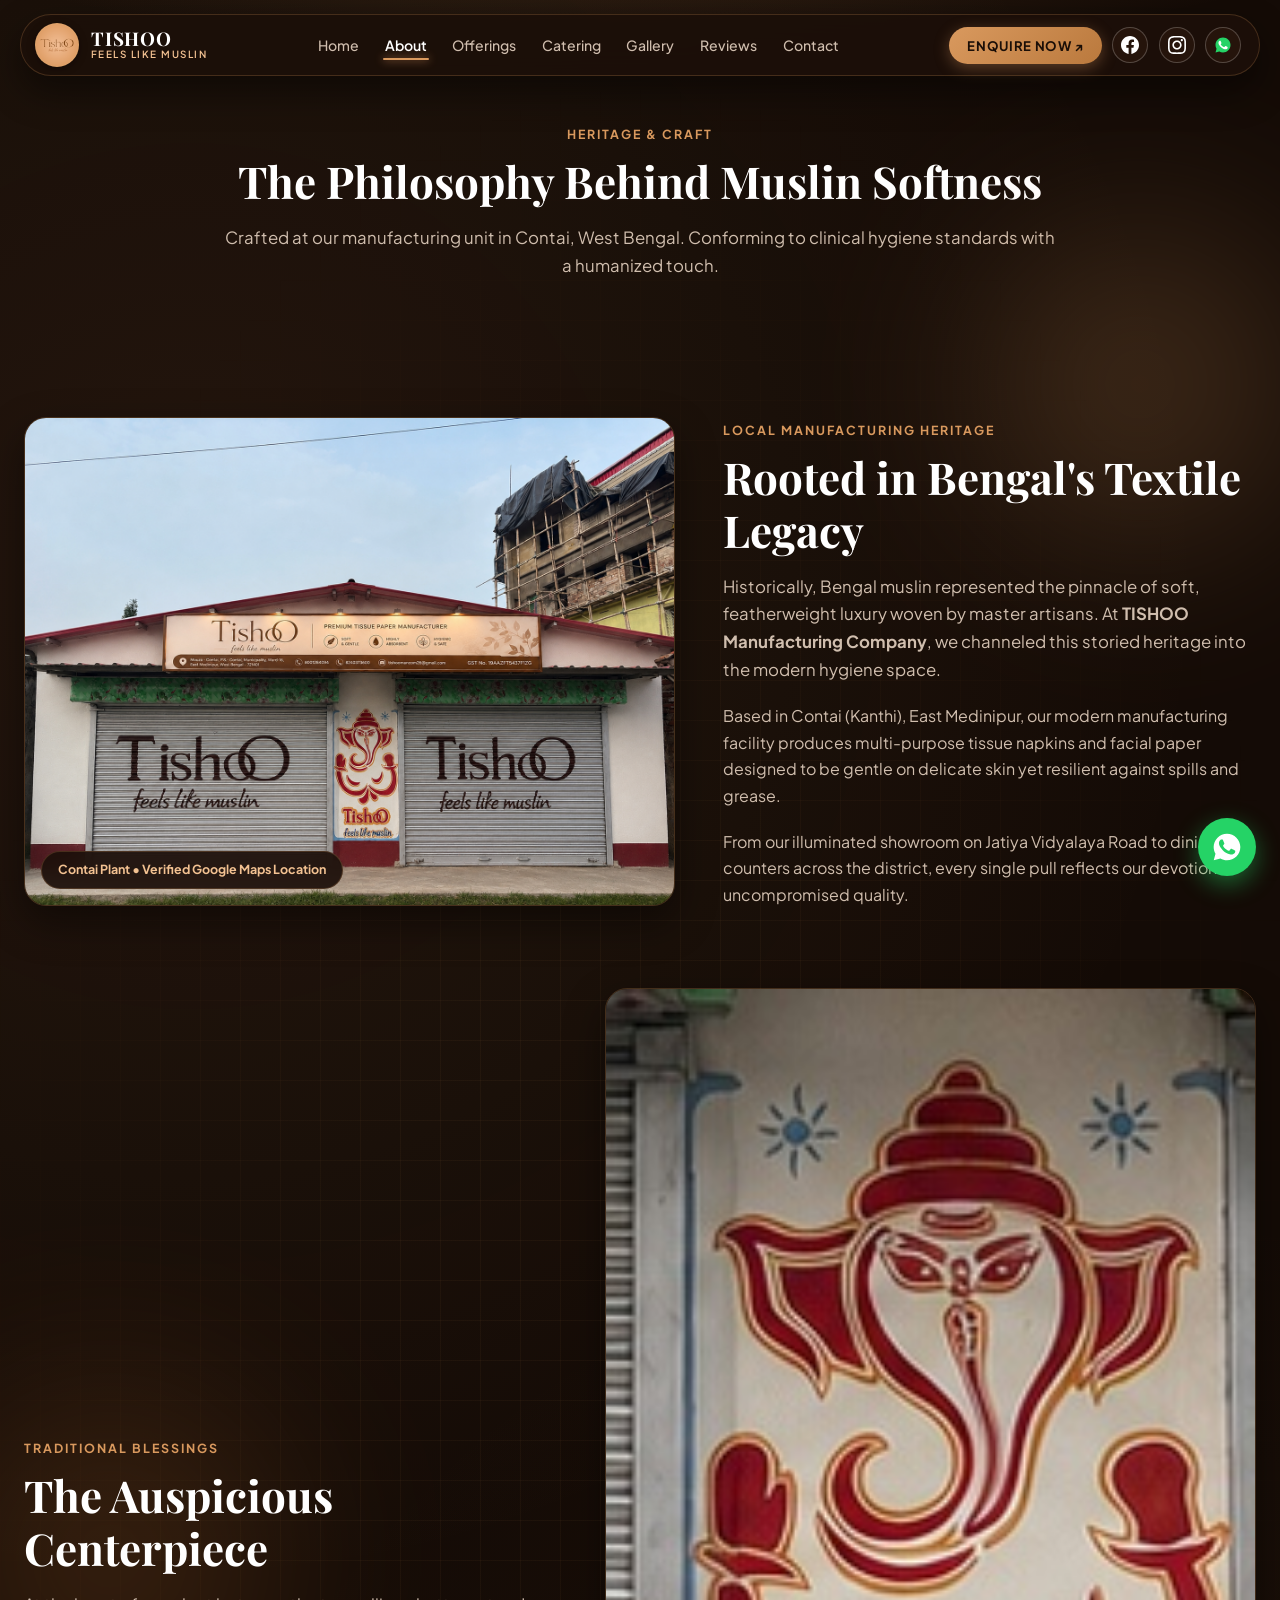
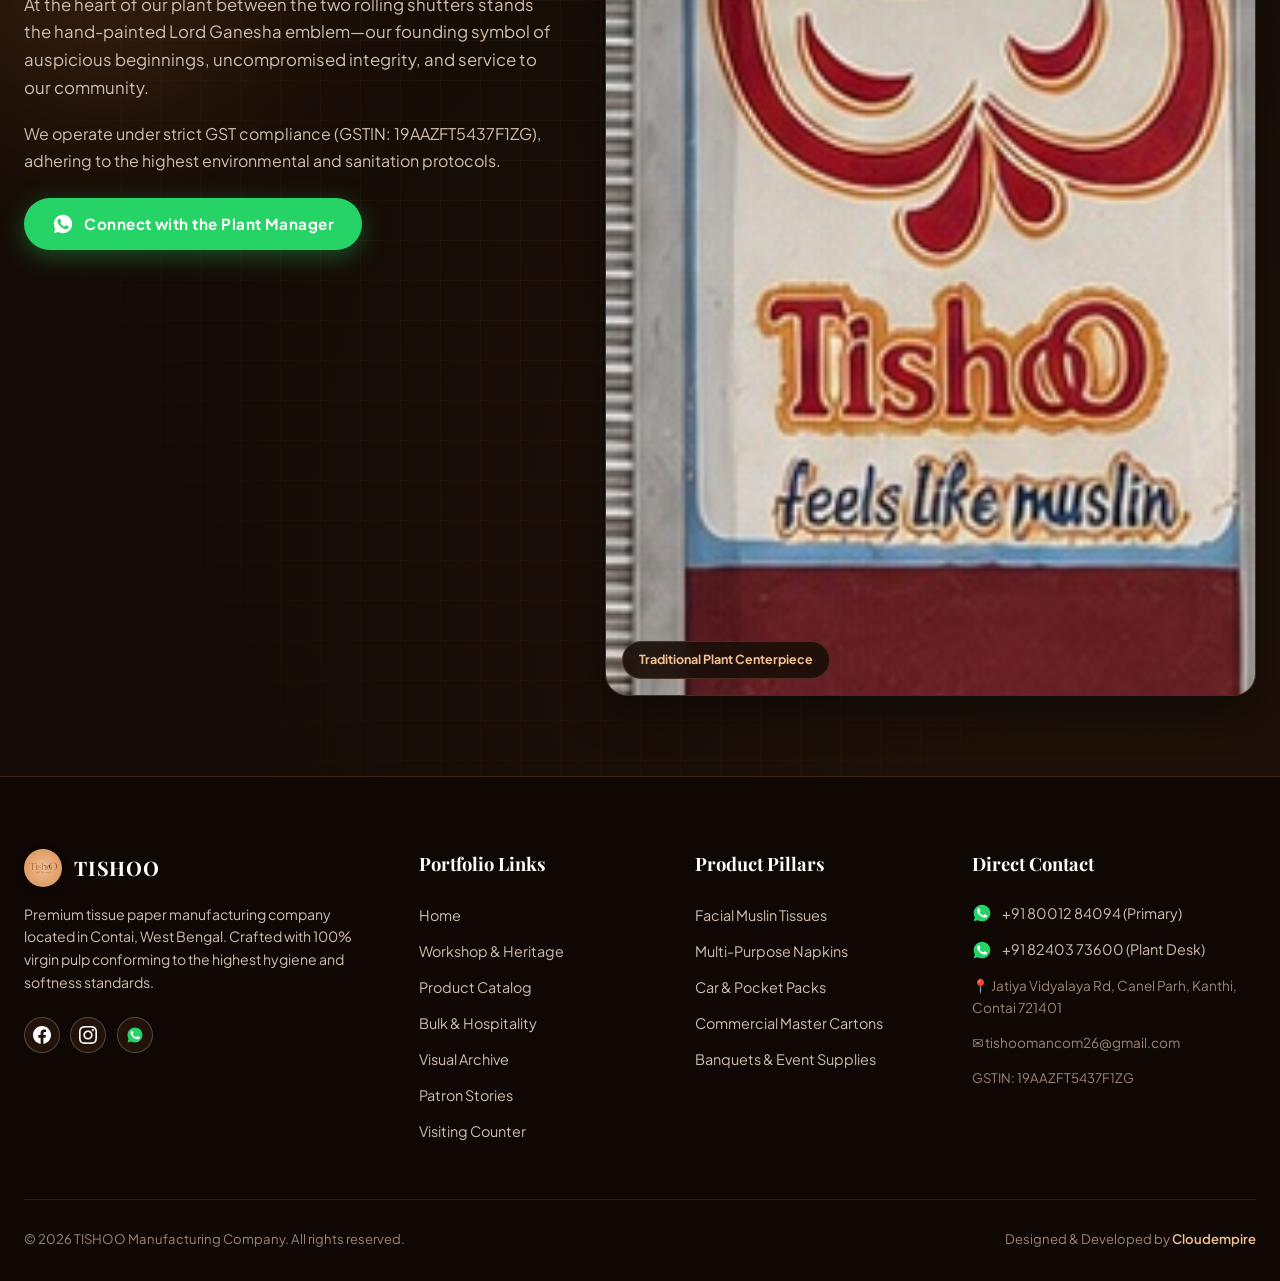
==== about.html @ ce449dcf "feat: complete multi-page portfolio for TISHOO Manufacturing Company Contai" ====
<!DOCTYPE html>
<html lang="en">
<head>
  <meta charset="UTF-8">
  <meta name="viewport" content="width=device-width, initial-scale=1.0">
  <title>About | TISHOO - Feels Like Muslin</title>
  <meta name="description" content="TISHOO Manufacturing Company - Premium Tissue Paper & Napkin Manufacturer in Contai, West Bengal. Soft & Gentle, Highly Absorbent, Hygienic & Safe.">
  
  <!-- Multi-Resolution Favicon Suite -->
  <link rel="icon" type="image/svg+xml" href="assets/images/favicon.svg">
  <link rel="icon" type="image/png" sizes="32x32" href="assets/images/favicon-32x32.png">
  <link rel="shortcut icon" href="assets/images/favicon.ico">
  <link rel="apple-touch-icon" sizes="180x180" href="assets/images/apple-touch-icon.png">

  <!-- Google Fonts -->
  <link rel="preconnect" href="https://fonts.googleapis.com">
  <link rel="preconnect" href="https://fonts.gstatic.com" crossorigin>
  <link href="https://fonts.googleapis.com/css2?family=Caveat:wght@600&family=Playfair+Display:ital,wght@0,600;0,700;1,500&family=Plus+Jakarta+Sans:wght@400;500;600;700&display=swap" rel="stylesheet">

  <link rel="stylesheet" href="style.css">
</head>
<body>
  <!-- Ambient Glow & Circuit Grid Mesh -->
  <div class="abstract-bg-container">
    <div class="abstract-orb abstract-orb-1"></div>
    <div class="abstract-orb abstract-orb-2"></div>
    <div class="abstract-tech-grid"></div>
  </div>

  <!-- TheDivine Floating Pill Navbar -->
  <header class="site-header">
    <div class="header-inner">
      <a href="index.html" class="site-brand">
        <div class="brand-emblem">
          <img src="assets/images/logo.png" alt="TISHOO Brand Emblem" width="44" height="44">
        </div>
        <div class="brand-text">
          <span class="brand-title">TISHOO</span>
          <span class="brand-sub">Feels Like Muslin</span>
        </div>
      </a>

      <nav>
        <ul class="nav-links">
          <li><a href="index.html" class="nav-link ">Home</a></li>
          <li><a href="about.html" class="nav-link active">About</a></li>
          <li><a href="offerings.html" class="nav-link ">Offerings</a></li>
          <li><a href="catering.html" class="nav-link ">Catering</a></li>
          <li><a href="gallery.html" class="nav-link ">Gallery</a></li>
          <li><a href="reviews.html" class="nav-link ">Reviews</a></li>
          <li><a href="contact.html" class="nav-link ">Contact</a></li>
        </ul>
      </nav>

      <div class="header-actions">
        <a href="https://wa.me/918001284094?text=Namaste%20Tishoo!%20I%20would%20like%20to%20enquire%20about%20your%20products." class="btn-cta-pill" target="_blank" rel="noopener">ENQUIRE NOW ↗</a>
        <a href="https://www.facebook.com/people/Tishoo-Manufacturing-Company/61588180570720/" class="social-circle-btn" target="_blank" rel="noopener" aria-label="Facebook">
          <svg width="18" height="18" viewBox="0 0 24 24" fill="currentColor">
  <path d="M24 12.073c0-6.627-5.373-12-12-12s-12 5.373-12 12c0 5.99 4.388 10.954 10.125 11.854v-8.385H7.078v-3.47h3.047V9.43c0-3.007 1.792-4.669 4.533-4.669 1.312 0 2.686.235 2.686.235v2.953H15.83c-1.491 0-1.956.925-1.956 1.874v2.25h3.328l-.532 3.47h-2.796v8.385C19.612 23.027 24 18.062 24 12.073z"/>
</svg>
        </a>
        <a href="https://www.instagram.com/tishoo2026/" class="social-circle-btn" target="_blank" rel="noopener" aria-label="Instagram">
          <svg width="18" height="18" viewBox="0 0 24 24" fill="currentColor">
  <path d="M12 2.163c3.204 0 3.584.012 4.85.07 3.252.148 4.771 1.691 4.919 4.919.058 1.265.069 1.645.069 4.849 0 3.205-.012 3.584-.069 4.849-.149 3.225-1.664 4.771-4.919 4.919-1.266.058-1.644.07-4.85.07-3.204 0-3.584-.012-4.849-.07-3.26-.149-4.771-1.699-4.919-4.92-.058-1.265-.07-1.644-.07-4.849 0-3.204.013-3.583.07-4.849.149-3.227 1.664-4.771 4.919-4.919 1.266-.057 1.645-.069 4.849-.069zm0-2.163c-3.259 0-3.667.014-4.947.072-4.358.2-6.78 2.618-6.98 6.98-.059 1.281-.073 1.689-.073 4.948 0 3.259.014 3.668.072 4.948.2 4.358 2.618 6.78 6.98 6.98 1.281.058 1.689.072 4.948.072 3.259 0 3.668-.014 4.948-.072 4.354-.2 6.782-2.618 6.979-6.98.059-1.28.073-1.689.073-4.948 0-3.259-.014-3.667-.072-4.947-.196-4.354-2.617-6.78-6.979-6.98-1.281-.059-1.69-.073-4.949-.073zm0 5.838c-3.403 0-6.162 2.759-6.162 6.162s2.759 6.163 6.162 6.163 6.162-2.759 6.162-6.163c0-3.403-2.759-6.162-6.162-6.162zm0 10.162c-2.209 0-4-1.79-4-4 0-2.209 1.791-4 4-4s4 1.791 4 4c0 2.21-1.791 4-4 4zm6.406-11.845c-.796 0-1.441.645-1.441 1.44s.645 1.44 1.441 1.44c.795 0 1.439-.645 1.439-1.44s-.644-1.44-1.439-1.44z"/>
</svg>
        </a>
        <a href="https://wa.me/918001284094" class="social-circle-btn" target="_blank" rel="noopener" aria-label="WhatsApp">
          <svg width="20" height="20" viewBox="0 0 24 24" fill="none" xmlns="http://www.w3.org/2000/svg">
  <path fill-rule="evenodd" clip-rule="evenodd" d="M12 2C6.48 2 2 6.48 2 12C2 13.85 2.5 15.58 3.37 17.07L2.05 21.95L7.07 20.65C8.52 21.51 10.2 22 12 22C17.52 22 22 17.52 22 12C22 6.48 17.52 2 12 2Z" fill="#25D366"/>
  <path d="M17.47 14.38C17.17 14.23 15.69 13.5 15.42 13.4C15.14 13.3 14.94 13.25 14.74 13.55C14.54 13.85 13.97 14.53 13.8 14.73C13.63 14.93 13.46 14.95 13.16 14.8C12.86 14.65 11.9 14.34 10.76 13.32C9.88 12.53 9.28 11.55 9.11 11.25C8.94 10.95 9.09 10.79 9.24 10.64C9.38 10.5 9.54 10.29 9.69 10.12C9.84 9.95 9.89 9.82 9.99 9.62C10.09 9.42 10.04 9.25 9.97 9.1C9.89 8.95 9.29 7.48 9.04 6.88C8.8 6.3 8.56 6.38 8.38 6.37C8.21 6.36 8.01 6.36 7.81 6.36C7.61 6.36 7.29 6.43 7.01 6.73C6.74 7.03 5.96 7.76 5.96 9.24C5.96 10.72 7.04 12.14 7.19 12.34C7.34 12.54 9.31 15.58 12.33 16.88C13.05 17.19 13.61 17.38 14.05 17.52C14.77 17.75 15.43 17.72 15.95 17.64C16.53 17.55 17.74 16.9 17.99 16.2C18.24 15.5 18.24 14.9 18.17 14.78C18.09 14.65 17.89 14.58 17.59 14.43L17.47 14.38Z" fill="#FFFFFF"/>
</svg>
        </a>
        <button class="mobile-toggle" aria-label="Toggle Navigation">☰</button>
      </div>
    </div>
  </header>

  <div class="subpage-banner">
    <div class="shell">
      <span class="section-kicker">Heritage &amp; Craft</span>
      <h1 class="section-title">The Philosophy Behind Muslin Softness</h1>
      <p class="section-desc">
        Crafted at our manufacturing unit in Contai, West Bengal. Conforming to clinical hygiene standards with a humanized touch.
      </p>
    </div>
  </div>

  <section class="section">
    <div class="heritage-grid" style="margin-bottom: 5rem;">
      <div class="heritage-media">
        <img src="assets/images/storefront-facade.jpg" alt="TISHOO Storefront and Plant in Contai" width="1600" height="1200" loading="lazy">
        <div class="heritage-badge">Contai Plant &bull; Verified Google Maps Location</div>
      </div>
      <div>
        <span class="section-kicker">Local Manufacturing Heritage</span>
        <h2 class="section-title">Rooted in Bengal's Textile Legacy</h2>
        <p class="section-desc" style="margin-bottom: 1.25rem;">
          Historically, Bengal muslin represented the pinnacle of soft, featherweight luxury woven by master artisans. At <strong>TISHOO Manufacturing Company</strong>, we channeled this storied heritage into the modern hygiene space.
        </p>
        <p style="color: var(--color-text-muted); line-height: 1.65; margin-bottom: 1.25rem;">
          Based in Contai (Kanthi), East Medinipur, our modern manufacturing facility produces multi-purpose tissue napkins and facial paper designed to be gentle on delicate skin yet resilient against spills and grease.
        </p>
        <p style="color: var(--color-text-muted); line-height: 1.65;">
          From our illuminated showroom on Jatiya Vidyalaya Road to dining counters across the district, every single pull reflects our devotion to uncompromised quality.
        </p>
      </div>
    </div>

    <div class="heritage-grid" style="grid-template-columns: 0.9fr 1.1fr;">
      <div>
        <span class="section-kicker">Traditional Blessings</span>
        <h2 class="section-title">The Auspicious Centerpiece</h2>
        <p class="section-desc" style="margin-bottom: 1.25rem;">
          At the heart of our plant between the two rolling shutters stands the hand-painted Lord Ganesha emblem—our founding symbol of auspicious beginnings, uncompromised integrity, and service to our community.
        </p>
        <p style="color: var(--color-text-muted); line-height: 1.65; margin-bottom: 1.5rem;">
          We operate under strict GST compliance (GSTIN: 19AAZFT5437F1ZG), adhering to the highest environmental and sanitation protocols.
        </p>
        <a href="https://wa.me/918001284094?text=Namaste%20Tishoo!%20I%20would%20like%20to%20learn%20more%20about%20your%20manufacturing%20facility." class="btn-hero-primary" target="_blank" rel="noopener">
          <svg width="22" height="22" viewBox="0 0 24 24" fill="none" xmlns="http://www.w3.org/2000/svg">
  <path fill-rule="evenodd" clip-rule="evenodd" d="M12 2C6.48 2 2 6.48 2 12C2 13.85 2.5 15.58 3.37 17.07L2.05 21.95L7.07 20.65C8.52 21.51 10.2 22 12 22C17.52 22 22 17.52 22 12C22 6.48 17.52 2 12 2Z" fill="#FFFFFF"/>
  <path d="M17.47 14.38C17.17 14.23 15.69 13.5 15.42 13.4C15.14 13.3 14.94 13.25 14.74 13.55C14.54 13.85 13.97 14.53 13.8 14.73C13.63 14.93 13.46 14.95 13.16 14.8C12.86 14.65 11.9 14.34 10.76 13.32C9.88 12.53 9.28 11.55 9.11 11.25C8.94 10.95 9.09 10.79 9.24 10.64C9.38 10.5 9.54 10.29 9.69 10.12C9.84 9.95 9.89 9.82 9.99 9.62C10.09 9.42 10.04 9.25 9.97 9.1C9.89 8.95 9.29 7.48 9.04 6.88C8.8 6.3 8.56 6.38 8.38 6.37C8.21 6.36 8.01 6.36 7.81 6.36C7.61 6.36 7.29 6.43 7.01 6.73C6.74 7.03 5.96 7.76 5.96 9.24C5.96 10.72 7.04 12.14 7.19 12.34C7.34 12.54 9.31 15.58 12.33 16.88C13.05 17.19 13.61 17.38 14.05 17.52C14.77 17.75 15.43 17.72 15.95 17.64C16.53 17.55 17.74 16.9 17.99 16.2C18.24 15.5 18.24 14.9 18.17 14.78C18.09 14.65 17.89 14.58 17.59 14.43L17.47 14.38Z" fill="#25D366"/>
</svg>
          <span>Connect with the Plant Manager</span>
        </a>
      </div>
      <div class="heritage-media">
        <img src="assets/images/heritage-ganesha.jpg" alt="Auspicious Lord Ganesha Centerpiece at Tishoo Plant" loading="lazy">
        <div class="heritage-badge">Traditional Plant Centerpiece</div>
      </div>
    </div>
  </section>

  <!-- Floating WhatsApp High-Contrast Pill -->
  <a href="https://wa.me/918001284094?text=Namaste%20Tishoo!%20I%20am%20visiting%20your%20website%20and%20would%20like%20to%20connect." class="floating-wa-btn" target="_blank" rel="noopener" aria-label="Chat on WhatsApp">
    <svg width="22" height="22" viewBox="0 0 24 24" fill="none" xmlns="http://www.w3.org/2000/svg">
  <path fill-rule="evenodd" clip-rule="evenodd" d="M12 2C6.48 2 2 6.48 2 12C2 13.85 2.5 15.58 3.37 17.07L2.05 21.95L7.07 20.65C8.52 21.51 10.2 22 12 22C17.52 22 22 17.52 22 12C22 6.48 17.52 2 12 2Z" fill="#FFFFFF"/>
  <path d="M17.47 14.38C17.17 14.23 15.69 13.5 15.42 13.4C15.14 13.3 14.94 13.25 14.74 13.55C14.54 13.85 13.97 14.53 13.8 14.73C13.63 14.93 13.46 14.95 13.16 14.8C12.86 14.65 11.9 14.34 10.76 13.32C9.88 12.53 9.28 11.55 9.11 11.25C8.94 10.95 9.09 10.79 9.24 10.64C9.38 10.5 9.54 10.29 9.69 10.12C9.84 9.95 9.89 9.82 9.99 9.62C10.09 9.42 10.04 9.25 9.97 9.1C9.89 8.95 9.29 7.48 9.04 6.88C8.8 6.3 8.56 6.38 8.38 6.37C8.21 6.36 8.01 6.36 7.81 6.36C7.61 6.36 7.29 6.43 7.01 6.73C6.74 7.03 5.96 7.76 5.96 9.24C5.96 10.72 7.04 12.14 7.19 12.34C7.34 12.54 9.31 15.58 12.33 16.88C13.05 17.19 13.61 17.38 14.05 17.52C14.77 17.75 15.43 17.72 15.95 17.64C16.53 17.55 17.74 16.9 17.99 16.2C18.24 15.5 18.24 14.9 18.17 14.78C18.09 14.65 17.89 14.58 17.59 14.43L17.47 14.38Z" fill="#25D366"/>
</svg>
  </a>

  <!-- Site Footer -->
  <footer class="site-footer">
    <div class="footer-inner">
      <div class="footer-col">
        <a href="index.html" class="footer-brand">
          <div class="brand-emblem" style="width: 38px; height: 38px;">
            <img src="assets/images/logo.png" alt="TISHOO Emblem" width="38" height="38">
          </div>
          <span class="brand-title" style="font-size: 1.25rem;">TISHOO</span>
        </a>
        <p class="footer-tagline">
          Premium tissue paper manufacturing company located in Contai, West Bengal. Crafted with 100% virgin pulp conforming to the highest hygiene and softness standards.
        </p>
        <div style="display: flex; gap: 0.65rem; margin-top: 0.5rem;">
          <a href="https://www.facebook.com/people/Tishoo-Manufacturing-Company/61588180570720/" class="social-circle-btn" target="_blank" rel="noopener" aria-label="Facebook">
            <svg width="18" height="18" viewBox="0 0 24 24" fill="currentColor">
  <path d="M24 12.073c0-6.627-5.373-12-12-12s-12 5.373-12 12c0 5.99 4.388 10.954 10.125 11.854v-8.385H7.078v-3.47h3.047V9.43c0-3.007 1.792-4.669 4.533-4.669 1.312 0 2.686.235 2.686.235v2.953H15.83c-1.491 0-1.956.925-1.956 1.874v2.25h3.328l-.532 3.47h-2.796v8.385C19.612 23.027 24 18.062 24 12.073z"/>
</svg>
          </a>
          <a href="https://www.instagram.com/tishoo2026/" class="social-circle-btn" target="_blank" rel="noopener" aria-label="Instagram">
            <svg width="18" height="18" viewBox="0 0 24 24" fill="currentColor">
  <path d="M12 2.163c3.204 0 3.584.012 4.85.07 3.252.148 4.771 1.691 4.919 4.919.058 1.265.069 1.645.069 4.849 0 3.205-.012 3.584-.069 4.849-.149 3.225-1.664 4.771-4.919 4.919-1.266.058-1.644.07-4.85.07-3.204 0-3.584-.012-4.849-.07-3.26-.149-4.771-1.699-4.919-4.92-.058-1.265-.07-1.644-.07-4.849 0-3.204.013-3.583.07-4.849.149-3.227 1.664-4.771 4.919-4.919 1.266-.057 1.645-.069 4.849-.069zm0-2.163c-3.259 0-3.667.014-4.947.072-4.358.2-6.78 2.618-6.98 6.98-.059 1.281-.073 1.689-.073 4.948 0 3.259.014 3.668.072 4.948.2 4.358 2.618 6.78 6.98 6.98 1.281.058 1.689.072 4.948.072 3.259 0 3.668-.014 4.948-.072 4.354-.2 6.782-2.618 6.979-6.98.059-1.28.073-1.689.073-4.948 0-3.259-.014-3.667-.072-4.947-.196-4.354-2.617-6.78-6.979-6.98-1.281-.059-1.69-.073-4.949-.073zm0 5.838c-3.403 0-6.162 2.759-6.162 6.162s2.759 6.163 6.162 6.163 6.162-2.759 6.162-6.163c0-3.403-2.759-6.162-6.162-6.162zm0 10.162c-2.209 0-4-1.79-4-4 0-2.209 1.791-4 4-4s4 1.791 4 4c0 2.21-1.791 4-4 4zm6.406-11.845c-.796 0-1.441.645-1.441 1.44s.645 1.44 1.441 1.44c.795 0 1.439-.645 1.439-1.44s-.644-1.44-1.439-1.44z"/>
</svg>
          </a>
          <a href="https://wa.me/918001284094" class="social-circle-btn" target="_blank" rel="noopener" aria-label="WhatsApp">
            <svg width="20" height="20" viewBox="0 0 24 24" fill="none" xmlns="http://www.w3.org/2000/svg">
  <path fill-rule="evenodd" clip-rule="evenodd" d="M12 2C6.48 2 2 6.48 2 12C2 13.85 2.5 15.58 3.37 17.07L2.05 21.95L7.07 20.65C8.52 21.51 10.2 22 12 22C17.52 22 22 17.52 22 12C22 6.48 17.52 2 12 2Z" fill="#25D366"/>
  <path d="M17.47 14.38C17.17 14.23 15.69 13.5 15.42 13.4C15.14 13.3 14.94 13.25 14.74 13.55C14.54 13.85 13.97 14.53 13.8 14.73C13.63 14.93 13.46 14.95 13.16 14.8C12.86 14.65 11.9 14.34 10.76 13.32C9.88 12.53 9.28 11.55 9.11 11.25C8.94 10.95 9.09 10.79 9.24 10.64C9.38 10.5 9.54 10.29 9.69 10.12C9.84 9.95 9.89 9.82 9.99 9.62C10.09 9.42 10.04 9.25 9.97 9.1C9.89 8.95 9.29 7.48 9.04 6.88C8.8 6.3 8.56 6.38 8.38 6.37C8.21 6.36 8.01 6.36 7.81 6.36C7.61 6.36 7.29 6.43 7.01 6.73C6.74 7.03 5.96 7.76 5.96 9.24C5.96 10.72 7.04 12.14 7.19 12.34C7.34 12.54 9.31 15.58 12.33 16.88C13.05 17.19 13.61 17.38 14.05 17.52C14.77 17.75 15.43 17.72 15.95 17.64C16.53 17.55 17.74 16.9 17.99 16.2C18.24 15.5 18.24 14.9 18.17 14.78C18.09 14.65 17.89 14.58 17.59 14.43L17.47 14.38Z" fill="#FFFFFF"/>
</svg>
          </a>
        </div>
      </div>

      <div class="footer-col">
        <h4 class="footer-heading">Portfolio Links</h4>
        <ul class="footer-nav">
          <li><a href="index.html">Home</a></li>
          <li><a href="about.html">Workshop & Heritage</a></li>
          <li><a href="offerings.html">Product Catalog</a></li>
          <li><a href="catering.html">Bulk & Hospitality</a></li>
          <li><a href="gallery.html">Visual Archive</a></li>
          <li><a href="reviews.html">Patron Stories</a></li>
          <li><a href="contact.html">Visiting Counter</a></li>
        </ul>
      </div>

      <div class="footer-col">
        <h4 class="footer-heading">Product Pillars</h4>
        <ul class="footer-nav">
          <li><a href="offerings.html">Facial Muslin Tissues</a></li>
          <li><a href="offerings.html">Multi-Purpose Napkins</a></li>
          <li><a href="offerings.html">Car & Pocket Packs</a></li>
          <li><a href="offerings.html">Commercial Master Cartons</a></li>
          <li><a href="catering.html">Banquets & Event Supplies</a></li>
        </ul>
      </div>

      <div class="footer-col">
        <h4 class="footer-heading">Direct Contact</h4>
        <div style="display: flex; flex-direction: column; gap: 0.85rem;">
          <a href="https://wa.me/918001284094" class="footer-contact-item" target="_blank" rel="noopener">
            <svg width="20" height="20" viewBox="0 0 24 24" fill="none" xmlns="http://www.w3.org/2000/svg">
  <path fill-rule="evenodd" clip-rule="evenodd" d="M12 2C6.48 2 2 6.48 2 12C2 13.85 2.5 15.58 3.37 17.07L2.05 21.95L7.07 20.65C8.52 21.51 10.2 22 12 22C17.52 22 22 17.52 22 12C22 6.48 17.52 2 12 2Z" fill="#25D366"/>
  <path d="M17.47 14.38C17.17 14.23 15.69 13.5 15.42 13.4C15.14 13.3 14.94 13.25 14.74 13.55C14.54 13.85 13.97 14.53 13.8 14.73C13.63 14.93 13.46 14.95 13.16 14.8C12.86 14.65 11.9 14.34 10.76 13.32C9.88 12.53 9.28 11.55 9.11 11.25C8.94 10.95 9.09 10.79 9.24 10.64C9.38 10.5 9.54 10.29 9.69 10.12C9.84 9.95 9.89 9.82 9.99 9.62C10.09 9.42 10.04 9.25 9.97 9.1C9.89 8.95 9.29 7.48 9.04 6.88C8.8 6.3 8.56 6.38 8.38 6.37C8.21 6.36 8.01 6.36 7.81 6.36C7.61 6.36 7.29 6.43 7.01 6.73C6.74 7.03 5.96 7.76 5.96 9.24C5.96 10.72 7.04 12.14 7.19 12.34C7.34 12.54 9.31 15.58 12.33 16.88C13.05 17.19 13.61 17.38 14.05 17.52C14.77 17.75 15.43 17.72 15.95 17.64C16.53 17.55 17.74 16.9 17.99 16.2C18.24 15.5 18.24 14.9 18.17 14.78C18.09 14.65 17.89 14.58 17.59 14.43L17.47 14.38Z" fill="#FFFFFF"/>
</svg>
            <span>+91 80012 84094 (Primary)</span>
          </a>
          <a href="https://wa.me/918240373600" class="footer-contact-item" target="_blank" rel="noopener">
            <svg width="20" height="20" viewBox="0 0 24 24" fill="none" xmlns="http://www.w3.org/2000/svg">
  <path fill-rule="evenodd" clip-rule="evenodd" d="M12 2C6.48 2 2 6.48 2 12C2 13.85 2.5 15.58 3.37 17.07L2.05 21.95L7.07 20.65C8.52 21.51 10.2 22 12 22C17.52 22 22 17.52 22 12C22 6.48 17.52 2 12 2Z" fill="#25D366"/>
  <path d="M17.47 14.38C17.17 14.23 15.69 13.5 15.42 13.4C15.14 13.3 14.94 13.25 14.74 13.55C14.54 13.85 13.97 14.53 13.8 14.73C13.63 14.93 13.46 14.95 13.16 14.8C12.86 14.65 11.9 14.34 10.76 13.32C9.88 12.53 9.28 11.55 9.11 11.25C8.94 10.95 9.09 10.79 9.24 10.64C9.38 10.5 9.54 10.29 9.69 10.12C9.84 9.95 9.89 9.82 9.99 9.62C10.09 9.42 10.04 9.25 9.97 9.1C9.89 8.95 9.29 7.48 9.04 6.88C8.8 6.3 8.56 6.38 8.38 6.37C8.21 6.36 8.01 6.36 7.81 6.36C7.61 6.36 7.29 6.43 7.01 6.73C6.74 7.03 5.96 7.76 5.96 9.24C5.96 10.72 7.04 12.14 7.19 12.34C7.34 12.54 9.31 15.58 12.33 16.88C13.05 17.19 13.61 17.38 14.05 17.52C14.77 17.75 15.43 17.72 15.95 17.64C16.53 17.55 17.74 16.9 17.99 16.2C18.24 15.5 18.24 14.9 18.17 14.78C18.09 14.65 17.89 14.58 17.59 14.43L17.47 14.38Z" fill="#FFFFFF"/>
</svg>
            <span>+91 82403 73600 (Plant Desk)</span>
          </a>
          <div class="footer-contact-item" style="color: var(--color-text-dim); font-size: 0.85rem;">
            <span>📍 Jatiya Vidyalaya Rd, Canel Parh, Kanthi, Contai 721401</span>
          </div>
          <div class="footer-contact-item" style="color: var(--color-text-dim); font-size: 0.85rem;">
            <span>✉️ tishoomancom26@gmail.com</span>
          </div>
          <div class="footer-contact-item" style="color: var(--color-text-dim); font-size: 0.82rem;">
            <span>GSTIN: 19AAZFT5437F1ZG</span>
          </div>
        </div>
      </div>
    </div>

    <div class="footer-bottom">
      <div>© 2026 TISHOO Manufacturing Company. All rights reserved.</div>
      <div>
        Designed & Developed by <a href="https://cloudempire.tech/" target="_blank" rel="noopener noreferrer">Cloudempire</a>
      </div>
    </div>
  </footer>

  <script src="script.js"></script>
</body>
</html>
---- style.css ----
/* ==========================================================================
   TISHOO MANUFACTURING COMPANY - OFFICIAL STYLESHEET
   Brand Palette: Warm Muslin Roasted Espresso, Amber Ochre & Silk Cream
   ========================================================================== */

:root {
  --color-bg: #140b06;
  --color-surface: #1e110a;
  --color-surface-card: rgba(36, 20, 12, 0.88);
  --color-surface-elevated: #2b180d;
  --color-border: rgba(217, 153, 94, 0.22);
  --color-border-glow: rgba(217, 153, 94, 0.45);
  --color-accent: #d9995e;
  --color-accent-light: #f3c292;
  --color-accent-dark: #a86c34;
  --color-text-main: #fbf7f0;
  --color-text-muted: #d0beae;
  --color-text-dim: #9c8574;
  --color-wa: #25D366;
  --color-wa-hover: #20ba59;

  --font-serif: 'Playfair Display', Georgia, serif;
  --font-sans: 'Plus Jakarta Sans', system-ui, -apple-system, sans-serif;
  --font-cursive: 'Caveat', cursive, sans-serif;

  --radius-sm: 8px;
  --radius-md: 14px;
  --radius-lg: 22px;
  --radius-pill: 9999px;

  --shadow-subtle: 0 4px 20px rgba(0, 0, 0, 0.25);
  --shadow-elevated: 0 16px 40px rgba(0, 0, 0, 0.45);
  --shadow-glow: 0 0 35px rgba(217, 153, 94, 0.25);
}

*, *::before, *::after {
  box-sizing: border-box;
  margin: 0;
  padding: 0;
}

html {
  scroll-behavior: smooth;
  font-size: 16px;
  background-color: var(--color-bg);
  color: var(--color-text-main);
  font-family: var(--font-sans);
  overflow-x: hidden;
}

body {
  min-height: 100vh;
  padding-top: 0 !important;
  margin: 0;
  background-color: var(--color-bg);
  background-image: 
    radial-gradient(circle at 15% 20%, rgba(217, 153, 94, 0.08) 0%, transparent 40%),
    radial-gradient(circle at 85% 75%, rgba(168, 108, 52, 0.08) 0%, transparent 40%);
  overflow-x: hidden;
  position: relative;
  line-height: 1.6;
}

/* ==========================================================================
   ABSTRACT GRAPHICS & BACKGROUND AMBIENCE
   ========================================================================== */
.abstract-bg-container {
  position: absolute;
  top: 0;
  left: 0;
  width: 100%;
  height: 100%;
  overflow: hidden;
  pointer-events: none;
  z-index: 1;
}

.abstract-orb {
  position: absolute;
  border-radius: 50%;
  filter: blur(80px);
  opacity: 0.28;
  pointer-events: none;
  animation: orbDriftSlow 20s infinite alternate ease-in-out;
}

.abstract-orb-1 {
  width: 480px;
  height: 480px;
  background: radial-gradient(circle, var(--color-accent) 0%, rgba(217, 153, 94, 0) 70%);
  top: 5%;
  right: -100px;
}

.abstract-orb-2 {
  width: 520px;
  height: 520px;
  background: radial-gradient(circle, #b86e30 0%, rgba(184, 110, 48, 0) 70%);
  top: 45%;
  left: -150px;
  animation-delay: -8s;
}

.abstract-tech-grid {
  position: absolute;
  inset: 0;
  background-size: 40px 40px;
  background-image: 
    linear-gradient(to right, rgba(217, 153, 94, 0.05) 1px, transparent 1px),
    linear-gradient(to bottom, rgba(217, 153, 94, 0.05) 1px, transparent 1px);
  mask-image: radial-gradient(ellipse 70% 60% at 50% 50%, #000 30%, transparent 80%);
  -webkit-mask-image: radial-gradient(ellipse 70% 60% at 50% 50%, #000 30%, transparent 80%);
  pointer-events: none;
}

@keyframes orbDriftSlow {
  0% { transform: translate(0, 0) scale(1); }
  50% { transform: translate(-30px, 40px) scale(1.08); }
  100% { transform: translate(25px, -30px) scale(0.95); }
}

/* ==========================================================================
   THEDIVINE FLOATING PILL NAVBAR (BRAND PALETTE ADAPTATION)
   ========================================================================== */
.site-header {
  position: fixed;
  top: 14px;
  left: 0;
  width: 100%;
  display: flex;
  justify-content: center;
  z-index: 1000;
  padding: 0 1.25rem;
  pointer-events: none;
}

.header-inner {
  pointer-events: auto;
  width: 100%;
  max-width: 1320px;
  background: rgba(28, 15, 9, 0.94);
  border: 1px solid var(--color-border);
  border-radius: 9999px;
  box-shadow: 0 16px 36px rgba(0, 0, 0, 0.45);
  backdrop-filter: blur(20px);
  -webkit-backdrop-filter: blur(20px);
  display: flex;
  align-items: center;
  justify-content: space-between;
  padding: 8px 18px 8px 14px;
  gap: 1rem;
  transition: all 0.3s cubic-bezier(0.16, 1, 0.3, 1);
}

.site-brand {
  display: flex;
  align-items: center;
  gap: 0.75rem;
  text-decoration: none;
  color: var(--color-text-main);
  flex-shrink: 0;
}

.brand-emblem {
  width: 44px;
  height: 44px;
  border-radius: 50%;
  background: #e0a872;
  border: 1.5px solid var(--color-border-glow);
  display: flex;
  align-items: center;
  justify-content: center;
  overflow: hidden;
  box-shadow: 0 2px 8px rgba(0, 0, 0, 0.3);
}

.brand-emblem img {
  width: 100%;
  height: 100%;
  object-fit: contain;
  display: block;
}

.brand-text {
  display: flex;
  flex-direction: column;
}

.brand-title {
  font-family: var(--font-serif);
  font-size: 1.18rem;
  font-weight: 700;
  letter-spacing: 0.04em;
  color: #ffffff;
  line-height: 1.1;
}

.brand-sub {
  font-size: 0.62rem;
  font-weight: 600;
  letter-spacing: 0.15em;
  text-transform: uppercase;
  color: var(--color-accent-light);
  line-height: 1.2;
}

/* Nav Links: STRICT ONE-LINE, SHORT ONE-WORD LABELS */
.nav-links {
  display: flex;
  align-items: center;
  gap: 1.35rem;
  list-style: none;
}

.nav-link {
  color: var(--color-text-muted);
  text-decoration: none;
  font-size: 0.88rem;
  font-weight: 500;
  white-space: nowrap !important;
  transition: color 0.2s ease;
  position: relative;
  padding: 4px 2px;
}

.nav-link:hover {
  color: #ffffff;
}

.nav-link.active {
  color: #ffffff;
  font-weight: 600;
}

.nav-link.active::after {
  content: '';
  position: absolute;
  bottom: -2px;
  left: 0;
  width: 100%;
  height: 2px;
  background: var(--color-accent);
  border-radius: 2px;
  box-shadow: 0 0 8px var(--color-accent);
}

/* Header Actions */
.header-actions {
  display: flex;
  align-items: center;
  gap: 0.65rem;
  flex-shrink: 0;
}

.btn-cta-pill {
  display: inline-flex;
  align-items: center;
  gap: 0.45rem;
  background: linear-gradient(135deg, #d9995e, #ba793d);
  color: #1a0e07 !important;
  font-weight: 700;
  font-size: 0.82rem;
  text-transform: uppercase;
  letter-spacing: 0.05em;
  text-decoration: none;
  border-radius: 9999px;
  padding: 8px 18px;
  box-shadow: 0 4px 15px rgba(217, 153, 94, 0.35);
  transition: transform 0.2s ease, box-shadow 0.2s ease;
  white-space: nowrap;
}

.btn-cta-pill:hover {
  transform: translateY(-2px);
  box-shadow: 0 6px 20px rgba(217, 153, 94, 0.5);
}

.social-circle-btn {
  width: 36px;
  height: 36px;
  border-radius: 50%;
  background: rgba(43, 24, 13, 0.7);
  border: 1px solid rgba(255, 255, 255, 0.22);
  display: inline-flex;
  align-items: center;
  justify-content: center;
  color: #ffffff;
  text-decoration: none;
  transition: all 0.2s ease;
}

.social-circle-btn:hover {
  background: var(--color-accent);
  border-color: var(--color-accent);
  transform: translateY(-2px);
  color: #1a0e07;
}

.social-circle-btn svg {
  width: 18px;
  height: 18px;
  display: block;
}

/* Mobile Toggle */
.mobile-toggle {
  display: none;
  width: 40px;
  height: 40px;
  border-radius: 50%;
  background: rgba(43, 24, 13, 0.8);
  border: 1px solid var(--color-border);
  color: #ffffff;
  align-items: center;
  justify-content: center;
  cursor: pointer;
  flex-shrink: 0;
  touch-action: manipulation;
  min-width: 44px;
  min-height: 44px;
}

/* ==========================================================================
   HERO SECTION (ZERO TOP WHITE BAND, 16:9 VIDEO & WCAG CONTRAST)
   ========================================================================== */
.hero-section {
  position: relative;
  width: 100%;
  min-height: 100vh;
  display: flex;
  align-items: center;
  justify-content: center;
  padding: 7rem 1.5rem 3.5rem;
  overflow: hidden;
}

.hero-video-wrap {
  position: absolute;
  top: 0;
  left: 0;
  width: 100%;
  height: 100%;
  z-index: 0;
  overflow: hidden;
}

.hero-video-wrap video {
  width: 100%;
  height: 100%;
  object-fit: cover;
  object-position: center;
}

.hero-overlay {
  position: absolute;
  top: 0;
  left: 0;
  width: 100%;
  height: 100%;
  z-index: 1;
  background: linear-gradient(
    180deg,
    rgba(20, 11, 6, 0.72) 0%,
    rgba(20, 11, 6, 0.84) 50%,
    rgba(20, 11, 6, 0.98) 100%
  );
  backdrop-filter: blur(2px);
}

.hero-content {
  position: relative;
  z-index: 2;
  max-width: 1040px;
  text-align: center;
  margin: 0 auto;
}

/* Live Beacon Badge */
.hero-badge {
  display: inline-flex;
  align-items: center;
  gap: 0.65rem;
  padding: 6px 16px;
  background: rgba(43, 24, 13, 0.75);
  border: 1px solid var(--color-border);
  border-radius: 9999px;
  font-size: 0.78rem;
  font-weight: 600;
  letter-spacing: 0.08em;
  text-transform: uppercase;
  color: var(--color-accent-light);
  margin-bottom: 1.5rem;
  box-shadow: 0 4px 15px rgba(0, 0, 0, 0.3);
}

.live-beacon {
  width: 10px;
  height: 10px;
  border-radius: 50%;
  background: var(--color-wa);
  position: relative;
  display: inline-block;
}

.live-beacon::after {
  content: '';
  position: absolute;
  inset: -3px;
  border-radius: 50%;
  border: 2px solid var(--color-wa);
  animation: beaconPulse 2s infinite ease-out;
}

@keyframes beaconPulse {
  0% { transform: scale(1); opacity: 1; }
  100% { transform: scale(2.2); opacity: 0; }
}

.hero-title {
  font-family: var(--font-serif);
  font-size: clamp(2rem, 5vw, 3.8rem);
  font-weight: 700;
  line-height: 1.15;
  color: #ffffff;
  margin-bottom: 1.25rem;
  text-shadow: 0 4px 25px rgba(0, 0, 0, 0.6);
}

/* Dynamic Keyword Rotator */
.dynamic-rotator {
  display: inline-block;
  color: var(--color-accent);
  position: relative;
  border-bottom: 2px dashed rgba(217, 153, 94, 0.4);
  padding-bottom: 2px;
  transition: opacity 0.3s ease, transform 0.3s ease;
}

.hero-subtitle {
  font-size: clamp(1rem, 2vw, 1.25rem);
  color: var(--color-text-muted);
  max-width: 760px;
  margin: 0 auto 2.25rem;
  line-height: 1.65;
}

.hero-actions {
  display: flex;
  align-items: center;
  justify-content: center;
  gap: 1rem;
  flex-wrap: wrap;
  margin-bottom: 3rem;
}

/* Green WhatsApp Hero Primary Button with High Contrast Mandate */
.btn-hero-primary {
  display: inline-flex;
  align-items: center;
  gap: 0.65rem;
  background: var(--color-wa);
  color: #ffffff !important;
  font-weight: 700;
  font-size: 0.95rem;
  letter-spacing: 0.03em;
  text-decoration: none;
  border-radius: 9999px;
  padding: 14px 28px;
  box-shadow: 0 6px 25px rgba(37, 211, 102, 0.35);
  transition: all 0.25s ease;
  min-height: 48px;
}

.btn-hero-primary:hover {
  background: var(--color-wa-hover);
  transform: translateY(-2px);
  box-shadow: 0 10px 30px rgba(37, 211, 102, 0.48);
}

.btn-hero-secondary {
  display: inline-flex;
  align-items: center;
  gap: 0.5rem;
  background: rgba(43, 24, 13, 0.7);
  color: #ffffff !important;
  border: 1.5px solid var(--color-border);
  font-weight: 600;
  font-size: 0.95rem;
  text-decoration: none;
  border-radius: 9999px;
  padding: 13px 26px;
  backdrop-filter: blur(10px);
  transition: all 0.25s ease;
  min-height: 48px;
}

.btn-hero-secondary:hover {
  border-color: var(--color-accent);
  background: rgba(56, 32, 17, 0.9);
  transform: translateY(-2px);
}

/* Telemetry Stats: 2x2 on Mobile, 4-col on Desktop */
.hero-telemetry {
  display: grid;
  grid-template-columns: repeat(4, 1fr);
  gap: 1.25rem;
  max-width: 960px;
  margin: 0 auto;
}

.telemetry-card {
  background: rgba(36, 20, 12, 0.78);
  border: 1px solid var(--color-border);
  border-radius: var(--radius-md);
  padding: 1.2rem 1rem;
  backdrop-filter: blur(14px);
  box-shadow: 0 8px 24px rgba(0, 0, 0, 0.3);
  text-align: center;
  transition: transform 0.25s ease, border-color 0.25s ease;
}

.telemetry-card:hover {
  transform: translateY(-4px);
  border-color: var(--color-accent);
}

.telemetry-number {
  font-family: var(--font-serif);
  font-size: 2.1rem;
  font-weight: 700;
  color: var(--color-accent-light);
  line-height: 1.1;
  margin-bottom: 0.35rem;
}

.telemetry-label {
  font-size: 0.76rem;
  font-weight: 600;
  text-transform: uppercase;
  letter-spacing: 0.08em;
  color: var(--color-text-muted);
}

/* ==========================================================================
   GENERAL SECTION LAYOUT & SHELL
   ========================================================================== */
.section {
  width: 100%;
  max-width: 1320px;
  margin: 0 auto;
  padding: 5rem 1.5rem;
  position: relative;
  z-index: 2;
}

.section-header {
  text-align: center;
  max-width: 780px;
  margin: 0 auto 3.5rem;
}

.section-kicker {
  display: inline-block;
  font-size: 0.78rem;
  font-weight: 700;
  text-transform: uppercase;
  letter-spacing: 0.16em;
  color: var(--color-accent);
  margin-bottom: 0.65rem;
}

.section-title {
  font-family: var(--font-serif);
  font-size: clamp(1.85rem, 3.8vw, 2.75rem);
  font-weight: 700;
  color: #ffffff;
  line-height: 1.2;
  margin-bottom: 1rem;
}

.section-desc {
  font-size: 1.05rem;
  color: var(--color-text-muted);
  line-height: 1.65;
}

/* Subpage Banner */
.subpage-banner {
  padding: 7.5rem 1.5rem 3.5rem;
  text-align: center;
  position: relative;
  background: radial-gradient(ellipse 80% 50% at 50% -20%, rgba(217, 153, 94, 0.18), transparent 70%);
}

.subpage-banner .shell {
  max-width: 840px;
  margin: 0 auto;
}

/* ==========================================================================
   THEDIVINE STICKY FLOATING TAB FILTER RAIL
   ========================================================================== */
.filter-rail-wrapper {
  position: sticky;
  top: 76px;
  z-index: 900;
  display: flex;
  justify-content: center;
  padding: 0.5rem 1rem 1rem;
  margin-bottom: 2rem;
  pointer-events: none;
}

.portfolio-filter {
  pointer-events: auto;
  display: flex;
  gap: 8px;
  flex-wrap: nowrap;
  overflow-x: auto;
  max-width: 100%;
  padding: 7px 10px;
  background: rgba(38, 22, 13, 0.94);
  border: 1px solid var(--color-border);
  border-radius: 100px;
  box-shadow: 0 14px 35px rgba(0, 0, 0, 0.4);
  backdrop-filter: blur(20px);
  -webkit-backdrop-filter: blur(20px);
  scrollbar-width: none;
  -webkit-overflow-scrolling: touch;
  scroll-snap-type: x mandatory;
}

.portfolio-filter::-webkit-scrollbar {
  display: none;
}

.filter-btn {
  flex: 0 0 auto;
  white-space: nowrap !important;
  border-radius: 100px;
  padding: 9px 20px;
  background: transparent;
  border: none;
  color: var(--color-text-muted);
  font-family: inherit;
  font-size: 0.88rem;
  font-weight: 600;
  cursor: pointer;
  transition: all 0.2s ease;
  scroll-snap-align: center;
  touch-action: manipulation;
  min-height: 44px;
}

.filter-btn:hover {
  color: #ffffff;
}

.filter-btn.active {
  background: var(--color-accent);
  color: #1a0e07;
  box-shadow: 0 4px 15px rgba(217, 153, 94, 0.4);
}

/* ==========================================================================
   PORTFOLIO CARDS & SHOWCASE GRIDS (PURE PORTFOLIO - ZERO E-COMMERCE)
   ========================================================================== */
.portfolio-grid {
  display: grid;
  grid-template-columns: repeat(auto-fill, minmax(360px, 1fr));
  gap: 2rem;
}

.portfolio-card {
  background: var(--color-surface-card);
  border: 1px solid var(--color-border);
  border-radius: var(--radius-lg);
  overflow: hidden;
  display: flex;
  flex-direction: column;
  transition: transform 0.3s cubic-bezier(0.16, 1, 0.3, 1), border-color 0.3s ease, box-shadow 0.3s ease;
  box-shadow: var(--shadow-subtle);
  position: relative;
}

.portfolio-card:hover {
  transform: translateY(-8px) scale(1.012);
  border-color: var(--color-border-glow);
  box-shadow: var(--shadow-elevated), var(--shadow-glow);
}

.card-media-wrap {
  position: relative;
  width: 100%;
  height: 260px;
  background: #24140b;
  overflow: hidden;
}

.card-media-wrap img {
  width: 100%;
  height: 100%;
  object-fit: cover;
  transition: transform 0.5s ease;
}

.portfolio-card:hover .card-media-wrap img {
  transform: scale(1.06);
}

.card-tag {
  position: absolute;
  top: 14px;
  right: 14px;
  background: rgba(28, 15, 9, 0.85);
  border: 1px solid var(--color-border);
  backdrop-filter: blur(8px);
  color: var(--color-accent-light);
  font-size: 0.72rem;
  font-weight: 700;
  text-transform: uppercase;
  letter-spacing: 0.08em;
  padding: 4px 12px;
  border-radius: 9999px;
}

.card-body {
  padding: 1.6rem 1.6rem 1.8rem;
  display: flex;
  flex-direction: column;
  flex-grow: 1;
}

.card-title {
  font-family: var(--font-serif);
  font-size: 1.45rem;
  font-weight: 700;
  color: #ffffff;
  margin-bottom: 0.65rem;
  line-height: 1.25;
}

.card-spec-pills {
  display: flex;
  flex-wrap: wrap;
  gap: 0.45rem;
  margin-bottom: 1rem;
}

.spec-pill {
  font-size: 0.72rem;
  font-weight: 600;
  color: var(--color-text-dim);
  background: rgba(43, 24, 13, 0.6);
  border: 1px solid rgba(217, 153, 94, 0.15);
  border-radius: 6px;
  padding: 2px 8px;
}

.card-desc {
  font-size: 0.94rem;
  color: var(--color-text-muted);
  line-height: 1.6;
  margin-bottom: 1.4rem;
  flex-grow: 1;
}

.card-footer {
  display: flex;
  align-items: center;
  justify-content: space-between;
  border-top: 1px solid rgba(217, 153, 94, 0.15);
  padding-top: 1.15rem;
}

.btn-card-inquire {
  display: inline-flex;
  align-items: center;
  gap: 0.45rem;
  background: rgba(43, 24, 13, 0.8);
  border: 1px solid var(--color-border);
  color: var(--color-accent-light) !important;
  font-size: 0.84rem;
  font-weight: 600;
  text-decoration: none;
  padding: 8px 16px;
  border-radius: 9999px;
  transition: all 0.2s ease;
  min-height: 44px;
}

.btn-card-inquire:hover {
  background: var(--color-wa);
  border-color: var(--color-wa);
  color: #ffffff !important;
  transform: translateY(-2px);
}

/* ==========================================================================
   DYNAMIC INTERACTIVE VALUE CALCULATOR (PURE PORTFOLIO)
   ========================================================================== */
.calc-widget-container {
  background: var(--color-surface-card);
  border: 1.5px solid var(--color-border);
  border-radius: var(--radius-lg);
  padding: 2.5rem;
  margin: 3.5rem auto 0;
  max-width: 980px;
  box-shadow: var(--shadow-elevated);
  backdrop-filter: blur(15px);
}

.calc-grid {
  display: grid;
  grid-template-columns: 1fr 1fr;
  gap: 2.5rem;
  align-items: center;
}

.calc-control-group {
  margin-bottom: 1.5rem;
}

.calc-label {
  display: flex;
  justify-content: space-between;
  align-items: center;
  font-size: 0.95rem;
  font-weight: 600;
  color: var(--color-text-main);
  margin-bottom: 0.65rem;
}

.calc-val-badge {
  color: var(--color-accent-light);
  font-family: var(--font-serif);
  font-weight: 700;
  font-size: 1.1rem;
}

.calc-slider {
  width: 100%;
  height: 8px;
  border-radius: 4px;
  background: #382012;
  outline: none;
  -webkit-appearance: none;
}

.calc-slider::-webkit-slider-thumb {
  -webkit-appearance: none;
  appearance: none;
  width: 24px;
  height: 24px;
  border-radius: 50%;
  background: var(--color-accent);
  cursor: pointer;
  box-shadow: 0 0 10px rgba(217, 153, 94, 0.6);
}

.calc-results-box {
  background: rgba(28, 15, 9, 0.85);
  border: 1px solid var(--color-border);
  border-radius: var(--radius-md);
  padding: 2rem;
  text-align: center;
}

.calc-result-title {
  font-size: 0.84rem;
  font-weight: 600;
  text-transform: uppercase;
  letter-spacing: 0.08em;
  color: var(--color-text-muted);
  margin-bottom: 0.5rem;
}

.calc-result-number {
  font-family: var(--font-serif);
  font-size: 2.6rem;
  font-weight: 700;
  color: var(--color-accent-light);
  line-height: 1.1;
  margin-bottom: 0.5rem;
}

.calc-result-note {
  font-size: 0.82rem;
  color: var(--color-text-dim);
  margin-bottom: 1.5rem;
}

/* ==========================================================================
   FORM STYLING & BESPOKE INPUT STANDARDS (MANDATORY)
   ========================================================================== */
.form-shell {
  max-width: 680px;
  margin: 0 auto;
  background: var(--color-surface-card);
  border: 1.5px solid var(--color-border);
  border-radius: var(--radius-lg);
  padding: 2.5rem;
  box-shadow: var(--shadow-elevated);
}

.form-group {
  margin-bottom: 1.35rem;
  display: flex;
  flex-direction: column;
  gap: 0.45rem;
  width: 100%;
  text-align: left;
}

.form-label {
  font-size: 0.88rem;
  font-weight: 600;
  color: var(--color-text-main);
  display: flex;
  justify-content: space-between;
}

.form-control,
.form-input,
select.form-control,
select.form-select,
textarea.form-control,
textarea.form-textarea {
  display: block;
  width: 100%;
  padding: 0.85rem 1.15rem;
  border: 1.5px solid rgba(217, 153, 94, 0.28);
  border-radius: 12px;
  background: rgba(28, 15, 9, 0.7);
  color: #ffffff;
  min-height: 48px;
  box-sizing: border-box;
  font-family: inherit;
  font-size: 0.98rem;
  transition: all 0.2s ease;
}

.form-control:focus,
.form-input:focus,
select.form-control:focus,
textarea.form-control:focus {
  border-color: var(--color-accent);
  box-shadow: 0 0 0 3.5px rgba(217, 153, 94, 0.25);
  background: rgba(38, 20, 12, 0.9);
  outline: none;
}

select.form-control,
select.form-select {
  appearance: none;
  background-image: url("data:image/svg2+xml,%3Csvg xmlns='http://www.w3.org/2000/svg' width='16' height='16' fill='%23d9995e' viewBox='0 0 16 16'%3E%3Cpath d='M7.247 11.14 2.451 5.658C1.885 5.013 2.345 4 3.204 4h9.592a1 1 0 0 1 .753 1.659l-4.796 5.48a1 1 0 0 1-1.506 0z'/%3E%3C/svg%3E");
  background-repeat: no-repeat;
  background-position: right 1.15rem center;
  background-size: 14px;
}

textarea.form-control,
textarea.form-textarea {
  resize: vertical;
  min-height: 125px;
  line-height: 1.55;
}

/* Submit Button: Full-width green WhatsApp pill */
.btn-form-submit {
  display: inline-flex;
  align-items: center;
  justify-content: center;
  gap: 0.65rem;
  width: 100%;
  background: var(--color-wa);
  color: #ffffff !important;
  font-family: inherit;
  font-size: 1.05rem;
  font-weight: 700;
  letter-spacing: 0.04em;
  padding: 1rem 2rem;
  height: 52px;
  border-radius: 9999px;
  border: none;
  cursor: pointer;
  box-shadow: 0 6px 20px rgba(37, 211, 102, 0.35);
  transition: all 0.25s ease;
  touch-action: manipulation;
}

.btn-form-submit:hover {
  background: var(--color-wa-hover);
  transform: translateY(-2px);
  box-shadow: 0 10px 28px rgba(37, 211, 102, 0.45);
}

/* ==========================================================================
   FLOATING WHATSAPP BUTTON (DESKTOP & MOBILE HIGH CONTRAST)
   ========================================================================== */
.floating-wa-btn {
  position: fixed;
  bottom: 24px;
  right: 24px;
  width: 58px;
  height: 58px;
  border-radius: 50%;
  background: var(--color-wa);
  box-shadow: 0 8px 25px rgba(37, 211, 102, 0.45);
  display: flex;
  align-items: center;
  justify-content: center;
  z-index: 999;
  text-decoration: none;
  transition: transform 0.25s cubic-bezier(0.16, 1, 0.3, 1), box-shadow 0.25s ease;
  touch-action: manipulation;
}

.floating-wa-btn:hover {
  transform: scale(1.1) translateY(-3px);
  box-shadow: 0 12px 35px rgba(37, 211, 102, 0.6);
}

.floating-wa-btn svg {
  width: 32px;
  height: 32px;
  display: block;
}

/* ==========================================================================
   HERITAGE & STOREFRONT SHOWCASE
   ========================================================================== */
.heritage-grid {
  display: grid;
  grid-template-columns: 1.1fr 0.9fr;
  gap: 3rem;
  align-items: center;
}

.heritage-media {
  position: relative;
  border-radius: var(--radius-lg);
  overflow: hidden;
  border: 1.5px solid var(--color-border);
  box-shadow: var(--shadow-elevated);
}

.heritage-media img {
  width: 100%;
  height: auto;
  display: block;
}

.heritage-badge {
  position: absolute;
  bottom: 16px;
  left: 16px;
  background: rgba(28, 15, 9, 0.92);
  border: 1px solid var(--color-border);
  backdrop-filter: blur(10px);
  padding: 8px 16px;
  border-radius: 9999px;
  font-size: 0.78rem;
  font-weight: 700;
  color: var(--color-accent-light);
}

.heritage-info {
  display: flex;
  flex-direction: column;
  gap: 1.25rem;
}

.info-pill-item {
  display: flex;
  gap: 1rem;
  align-items: flex-start;
  padding: 1rem;
  background: rgba(36, 20, 12, 0.65);
  border: 1px solid rgba(217, 153, 94, 0.15);
  border-radius: var(--radius-md);
}

.info-pill-icon {
  width: 40px;
  height: 40px;
  border-radius: 10px;
  background: rgba(217, 153, 94, 0.15);
  border: 1px solid var(--color-border);
  display: flex;
  align-items: center;
  justify-content: center;
  color: var(--color-accent);
  flex-shrink: 0;
}

/* ==========================================================================
   REVIEWS & TESTIMONIALS (VERIFIED 5.0)
   ========================================================================== */
.reviews-grid {
  display: grid;
  grid-template-columns: repeat(auto-fill, minmax(320px, 1fr));
  gap: 1.75rem;
}

.review-card {
  background: var(--color-surface-card);
  border: 1px solid var(--color-border);
  border-radius: var(--radius-md);
  padding: 1.8rem;
  box-shadow: var(--shadow-subtle);
  position: relative;
  display: flex;
  flex-direction: column;
}

.review-stars {
  color: #ffb800;
  display: flex;
  gap: 3px;
  margin-bottom: 0.85rem;
}

.review-quote {
  font-size: 0.96rem;
  color: var(--color-text-main);
  line-height: 1.6;
  font-style: italic;
  margin-bottom: 1.25rem;
  flex-grow: 1;
}

.review-author {
  display: flex;
  align-items: center;
  justify-content: space-between;
  border-top: 1px solid rgba(217, 153, 94, 0.15);
  padding-top: 0.85rem;
}

.author-name {
  font-weight: 700;
  font-size: 0.92rem;
  color: var(--color-accent-light);
}

.author-verified {
  font-size: 0.74rem;
  color: var(--color-text-dim);
  display: inline-flex;
  align-items: center;
  gap: 0.35rem;
}

/* ==========================================================================
   FOOTER (LEGAL & ATTRIBUTION)
   ========================================================================== */
.site-footer {
  background: #0f0703;
  border-top: 1px solid var(--color-border);
  padding: 4.5rem 1.5rem 2rem;
  position: relative;
  z-index: 2;
}

.footer-inner {
  max-width: 1320px;
  margin: 0 auto;
  display: grid;
  grid-template-columns: 1.5fr 1fr 1fr 1.2fr;
  gap: 2.5rem;
  margin-bottom: 3.5rem;
}

.footer-col {
  display: flex;
  flex-direction: column;
  gap: 1rem;
}

.footer-brand {
  display: flex;
  align-items: center;
  gap: 0.75rem;
  text-decoration: none;
}

.footer-tagline {
  font-size: 0.88rem;
  color: var(--color-text-muted);
  line-height: 1.6;
}

.footer-heading {
  font-family: var(--font-serif);
  font-size: 1.15rem;
  font-weight: 700;
  color: #ffffff;
  margin-bottom: 0.45rem;
}

.footer-nav {
  list-style: none;
  display: flex;
  flex-direction: column;
  gap: 0.65rem;
}

.footer-nav a {
  color: var(--color-text-muted);
  text-decoration: none;
  font-size: 0.9rem;
  transition: color 0.2s ease;
}

.footer-nav a:hover {
  color: var(--color-accent-light);
}

.footer-contact-item {
  display: flex;
  align-items: center;
  gap: 0.65rem;
  font-size: 0.9rem;
  color: var(--color-text-muted);
  text-decoration: none;
}

.footer-contact-item:hover {
  color: #ffffff;
}

.footer-bottom {
  max-width: 1320px;
  margin: 0 auto;
  border-top: 1px solid rgba(217, 153, 94, 0.15);
  padding-top: 1.75rem;
  display: flex;
  align-items: center;
  justify-content: space-between;
  font-size: 0.82rem;
  color: var(--color-text-dim);
  flex-wrap: wrap;
  gap: 1rem;
}

.footer-bottom a {
  color: var(--color-accent-light);
  text-decoration: none;
  font-weight: 600;
}

.footer-bottom a:hover {
  text-decoration: underline;
}

/* ==========================================================================
   MOBILE RESPONSIVENESS & ANTI-OVERFLOW (MANDATORY STANDARDS)
   ========================================================================== */

/* Button Anti-Overflow Rule */
.btn-cta-pill,
.btn-hero-primary,
.btn-hero-secondary,
.btn-card-inquire,
.btn-form-submit {
  white-space: normal !important;
  max-width: 100% !important;
  word-break: break-word !important;
}

@media (max-width: 960px) {
  /* Mobile Menu Drawer */
  .mobile-toggle {
    display: flex;
  }

  .nav-links {
    position: fixed;
    top: 66px;
    left: 0;
    width: 100vw;
    height: calc(100vh - 66px);
    height: calc(100dvh - 66px);
    overflow-y: auto;
    z-index: 999;
    background: rgba(20, 11, 6, 0.98);
    backdrop-filter: blur(25px);
    -webkit-backdrop-filter: blur(25px);
    flex-direction: column;
    align-items: stretch;
    padding: 2rem 1.5rem;
    gap: 0.9rem;
    display: none;
  }

  .nav-links.open {
    display: flex;
  }

  .nav-link {
    font-size: 1.15rem;
    padding: 12px 16px;
    border-radius: var(--radius-sm);
    background: rgba(36, 20, 12, 0.5);
    border: 1px solid rgba(217, 153, 94, 0.1);
  }

  .nav-link.active::after {
    display: none;
  }

  .nav-link.active {
    background: var(--color-accent);
    color: #1a0e07;
  }

  .footer-inner {
    grid-template-columns: 1fr 1fr;
    gap: 2rem;
  }

  .heritage-grid {
    grid-template-columns: 1fr;
    gap: 2rem;
  }

  .calc-grid {
    grid-template-columns: 1fr;
    gap: 1.8rem;
  }
}

@media (max-width: 768px) {
  /* Header Anti-Overflow Rule: Hide .brand-sub, header CTA and social buttons in pill */
  .brand-sub {
    display: none !important;
  }

  .header-actions .btn-cta-pill {
    display: none !important;
  }

  .header-actions .social-circle-btn {
    display: none !important;
  }

  .site-header {
    padding: 0 0.5rem;
    top: 10px;
  }

  .header-inner {
    padding: 6px 12px 6px 10px;
  }
}

@media (max-width: 640px) {
  /* Hero Anti-Clutter & In-Viewing-Zone Guarantee */
  .hero-section {
    padding: 4.8rem 1rem 1.5rem !important;
    min-height: auto;
  }

  .hero-title {
    font-size: 1.85rem !important;
    margin-bottom: 0.85rem !important;
  }

  .hero-subtitle {
    font-size: 0.92rem !important;
    margin-bottom: 1.5rem !important;
    line-height: 1.5;
  }

  .hero-badge {
    margin-bottom: 1rem;
    font-size: 0.72rem;
    padding: 4px 12px;
  }

  .hero-actions {
    margin-bottom: 2rem;
    gap: 0.75rem;
  }

  .btn-hero-primary,
  .btn-hero-secondary {
    padding: 12px 20px;
    font-size: 0.88rem;
    width: 100%;
    justify-content: center;
  }

  /* Telemetry compact 2x2 grid so all fit above the fold */
  .hero-telemetry {
    grid-template-columns: 1fr 1fr !important;
    gap: 0.65rem !important;
    width: 100%;
  }

  .telemetry-card {
    padding: 0.8rem 0.6rem !important;
  }

  .telemetry-number {
    font-size: 1.35rem !important;
    margin-bottom: 0.2rem !important;
  }

  .telemetry-label {
    font-size: 0.68rem !important;
  }

  .portfolio-grid {
    grid-template-columns: 1fr;
  }

  .calc-widget-container {
    padding: 1.5rem 1rem;
  }

  .form-shell {
    padding: 1.5rem 1rem;
  }

  .footer-inner {
    grid-template-columns: 1fr;
    gap: 2rem;
  }

  .footer-bottom {
    flex-direction: column;
    text-align: center;
  }
}
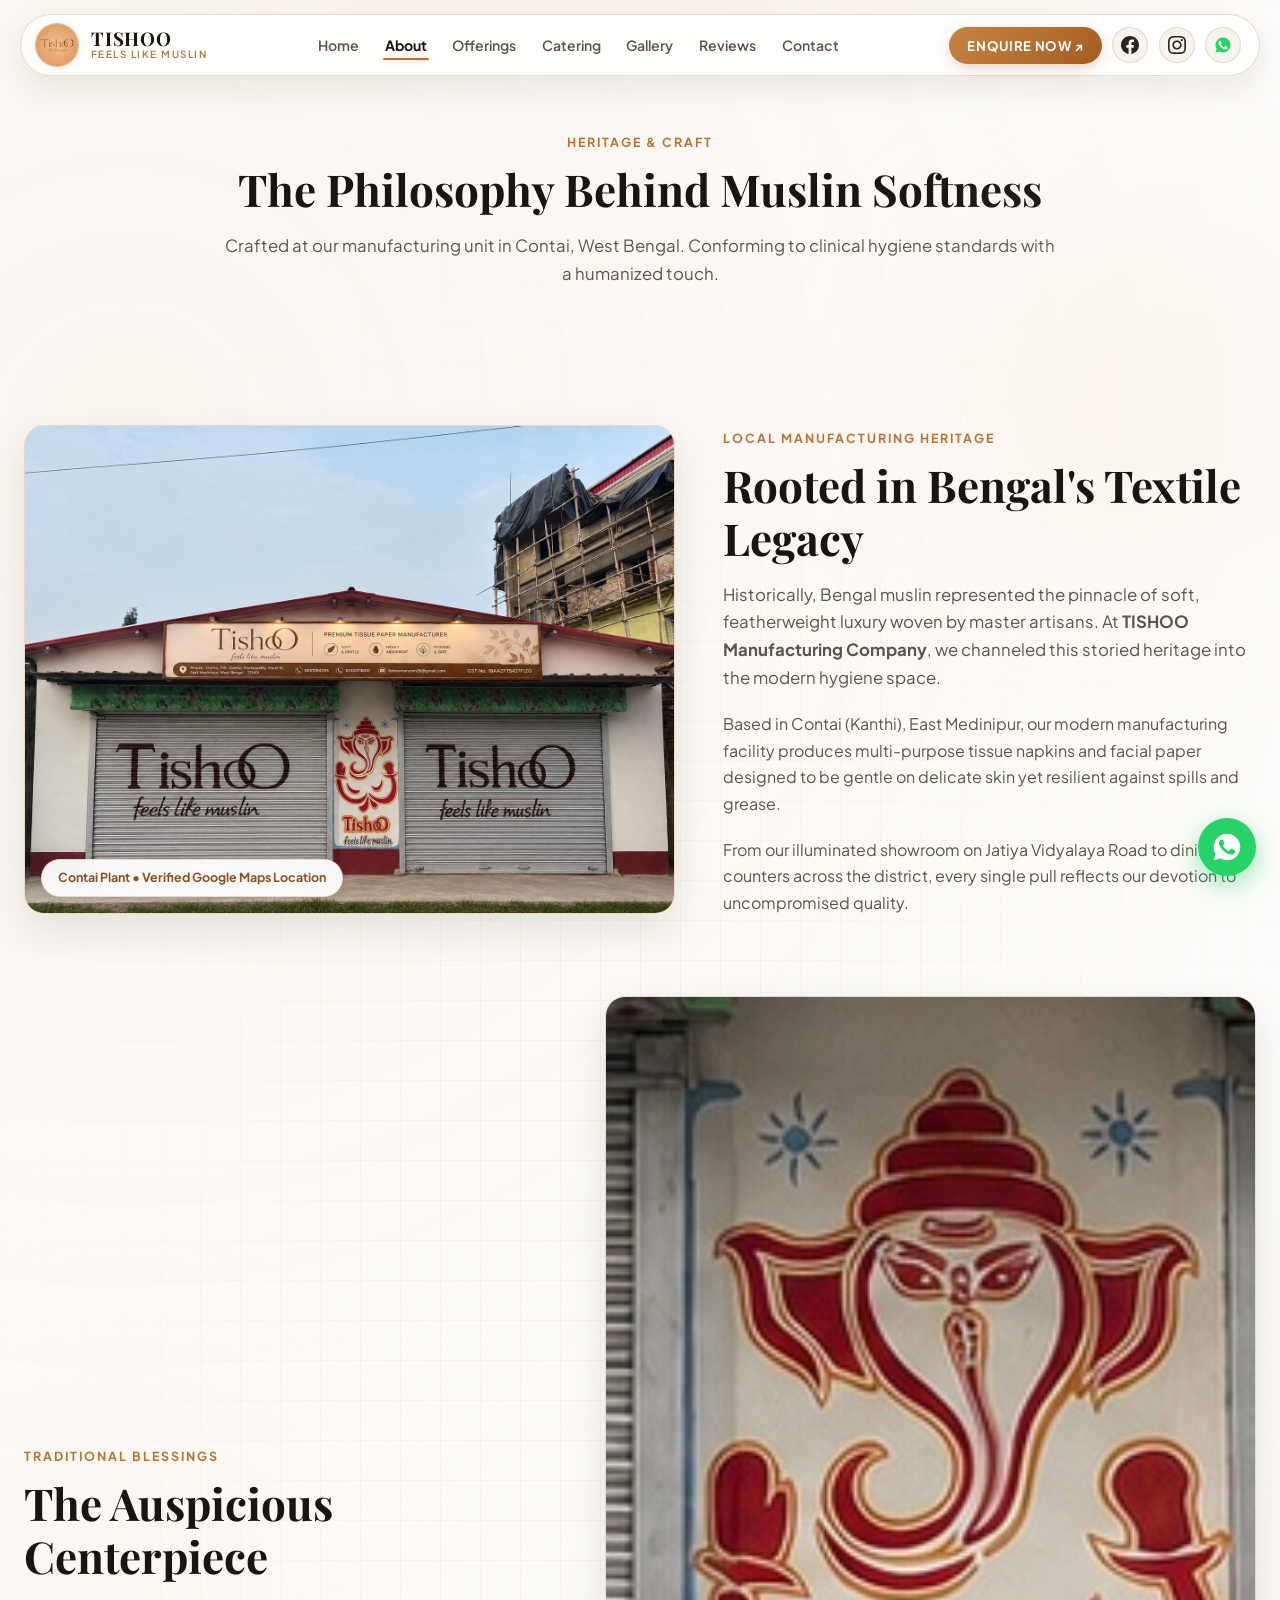
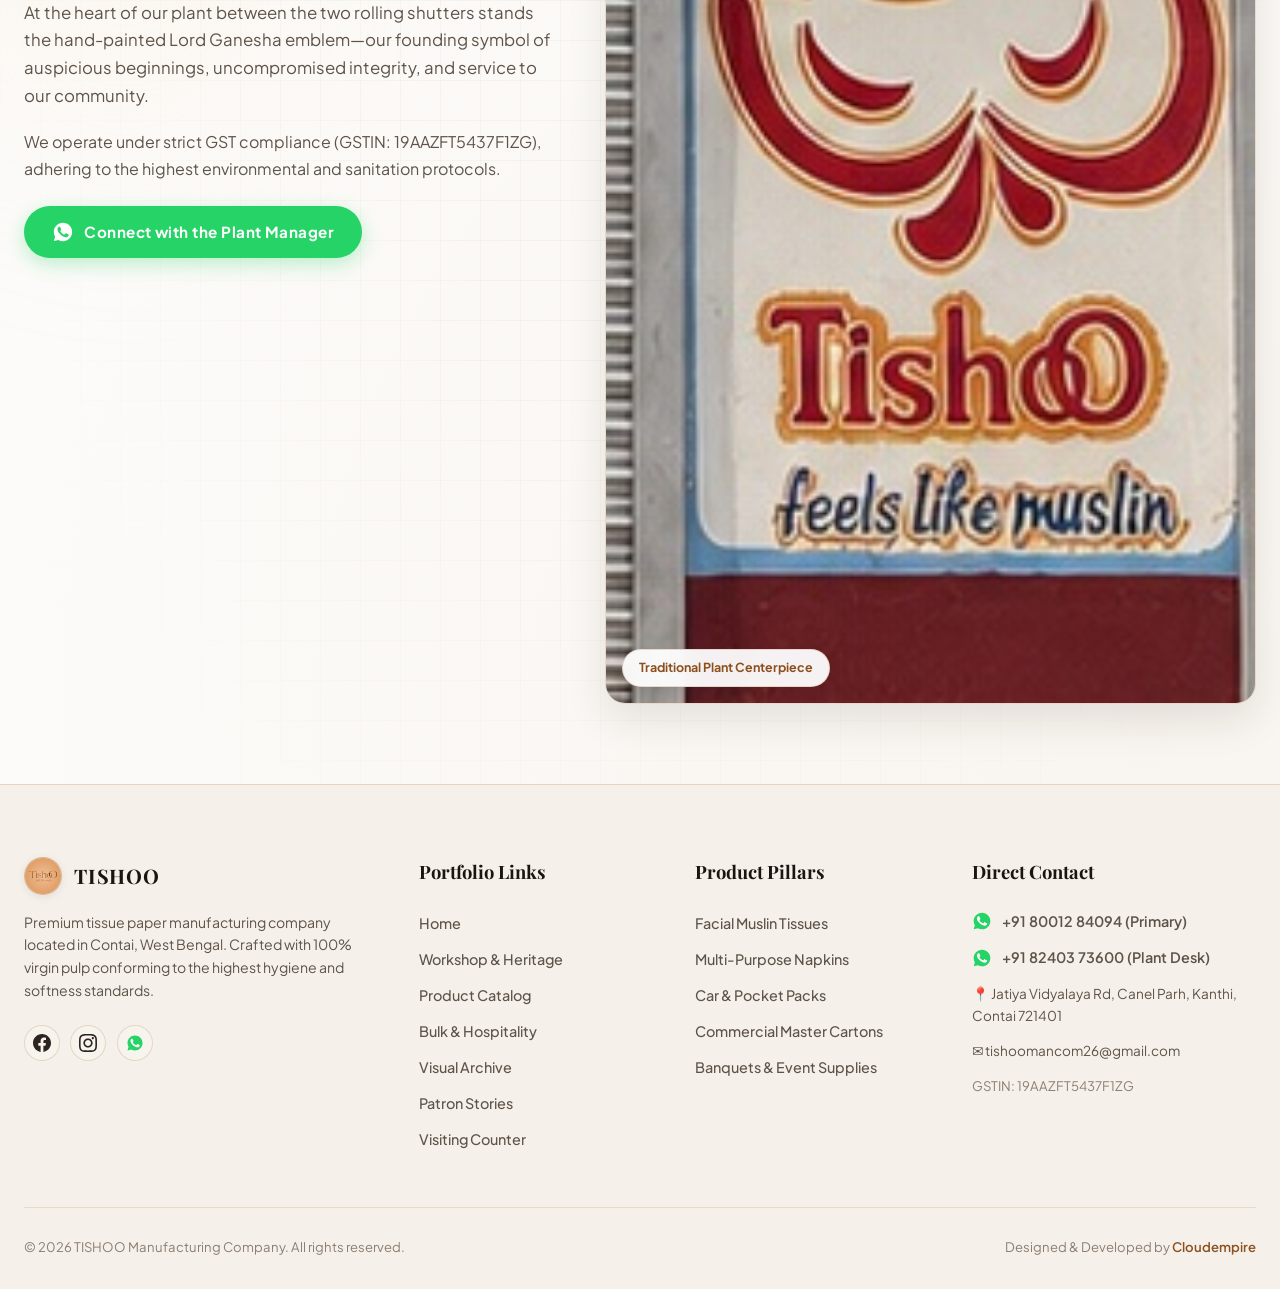
==== commit 6dd0bb3c: "refactor: redesign portfolio with clean modern aesthetic and zero brown tones" ====
--- a/about.html
+++ b/about.html
@@ -20,14 +20,14 @@
   <link rel="stylesheet" href="style.css">
 </head>
 <body>
-  <!-- Ambient Glow & Circuit Grid Mesh -->
+  <!-- Ambient Glow & Subtle Weave Grid -->
   <div class="abstract-bg-container">
     <div class="abstract-orb abstract-orb-1"></div>
     <div class="abstract-orb abstract-orb-2"></div>
     <div class="abstract-tech-grid"></div>
   </div>
 
-  <!-- TheDivine Floating Pill Navbar -->
+  <!-- TheDivine Floating Pill Navbar (Clean Frosted Glass & Gold Accent) -->
   <header class="site-header">
     <div class="header-inner">
       <a href="index.html" class="site-brand">
@@ -139,7 +139,7 @@
 </svg>
   </a>
 
-  <!-- Site Footer -->
+  <!-- Site Footer (Clean Porcelain & Ivory) -->
   <footer class="site-footer">
     <div class="footer-inner">
       <div class="footer-col">
@@ -204,22 +204,22 @@
   <path fill-rule="evenodd" clip-rule="evenodd" d="M12 2C6.48 2 2 6.48 2 12C2 13.85 2.5 15.58 3.37 17.07L2.05 21.95L7.07 20.65C8.52 21.51 10.2 22 12 22C17.52 22 22 17.52 22 12C22 6.48 17.52 2 12 2Z" fill="#25D366"/>
   <path d="M17.47 14.38C17.17 14.23 15.69 13.5 15.42 13.4C15.14 13.3 14.94 13.25 14.74 13.55C14.54 13.85 13.97 14.53 13.8 14.73C13.63 14.93 13.46 14.95 13.16 14.8C12.86 14.65 11.9 14.34 10.76 13.32C9.88 12.53 9.28 11.55 9.11 11.25C8.94 10.95 9.09 10.79 9.24 10.64C9.38 10.5 9.54 10.29 9.69 10.12C9.84 9.95 9.89 9.82 9.99 9.62C10.09 9.42 10.04 9.25 9.97 9.1C9.89 8.95 9.29 7.48 9.04 6.88C8.8 6.3 8.56 6.38 8.38 6.37C8.21 6.36 8.01 6.36 7.81 6.36C7.61 6.36 7.29 6.43 7.01 6.73C6.74 7.03 5.96 7.76 5.96 9.24C5.96 10.72 7.04 12.14 7.19 12.34C7.34 12.54 9.31 15.58 12.33 16.88C13.05 17.19 13.61 17.38 14.05 17.52C14.77 17.75 15.43 17.72 15.95 17.64C16.53 17.55 17.74 16.9 17.99 16.2C18.24 15.5 18.24 14.9 18.17 14.78C18.09 14.65 17.89 14.58 17.59 14.43L17.47 14.38Z" fill="#FFFFFF"/>
 </svg>
-            <span>+91 80012 84094 (Primary)</span>
+            <span style="font-weight: 600;">+91 80012 84094 (Primary)</span>
           </a>
           <a href="https://wa.me/918240373600" class="footer-contact-item" target="_blank" rel="noopener">
             <svg width="20" height="20" viewBox="0 0 24 24" fill="none" xmlns="http://www.w3.org/2000/svg">
   <path fill-rule="evenodd" clip-rule="evenodd" d="M12 2C6.48 2 2 6.48 2 12C2 13.85 2.5 15.58 3.37 17.07L2.05 21.95L7.07 20.65C8.52 21.51 10.2 22 12 22C17.52 22 22 17.52 22 12C22 6.48 17.52 2 12 2Z" fill="#25D366"/>
   <path d="M17.47 14.38C17.17 14.23 15.69 13.5 15.42 13.4C15.14 13.3 14.94 13.25 14.74 13.55C14.54 13.85 13.97 14.53 13.8 14.73C13.63 14.93 13.46 14.95 13.16 14.8C12.86 14.65 11.9 14.34 10.76 13.32C9.88 12.53 9.28 11.55 9.11 11.25C8.94 10.95 9.09 10.79 9.24 10.64C9.38 10.5 9.54 10.29 9.69 10.12C9.84 9.95 9.89 9.82 9.99 9.62C10.09 9.42 10.04 9.25 9.97 9.1C9.89 8.95 9.29 7.48 9.04 6.88C8.8 6.3 8.56 6.38 8.38 6.37C8.21 6.36 8.01 6.36 7.81 6.36C7.61 6.36 7.29 6.43 7.01 6.73C6.74 7.03 5.96 7.76 5.96 9.24C5.96 10.72 7.04 12.14 7.19 12.34C7.34 12.54 9.31 15.58 12.33 16.88C13.05 17.19 13.61 17.38 14.05 17.52C14.77 17.75 15.43 17.72 15.95 17.64C16.53 17.55 17.74 16.9 17.99 16.2C18.24 15.5 18.24 14.9 18.17 14.78C18.09 14.65 17.89 14.58 17.59 14.43L17.47 14.38Z" fill="#FFFFFF"/>
 </svg>
-            <span>+91 82403 73600 (Plant Desk)</span>
-          </a>
-          <div class="footer-contact-item" style="color: var(--color-text-dim); font-size: 0.85rem;">
+            <span style="font-weight: 600;">+91 82403 73600 (Plant Desk)</span>
+          </a>
+          <div class="footer-contact-item" style="font-size: 0.85rem;">
             <span>📍 Jatiya Vidyalaya Rd, Canel Parh, Kanthi, Contai 721401</span>
           </div>
-          <div class="footer-contact-item" style="color: var(--color-text-dim); font-size: 0.85rem;">
+          <div class="footer-contact-item" style="font-size: 0.85rem;">
             <span>✉️ tishoomancom26@gmail.com</span>
           </div>
-          <div class="footer-contact-item" style="color: var(--color-text-dim); font-size: 0.82rem;">
+          <div class="footer-contact-item" style="font-size: 0.82rem; color: var(--color-text-dim);">
             <span>GSTIN: 19AAZFT5437F1ZG</span>
           </div>
         </div>
--- a/style.css
+++ b/style.css
@@ -1,21 +1,23 @@
 /* ==========================================================================
-   TISHOO MANUFACTURING COMPANY - OFFICIAL STYLESHEET
-   Brand Palette: Warm Muslin Roasted Espresso, Amber Ochre & Silk Cream
+   TISHOO MANUFACTURING COMPANY - CLEAN LUXURY PRISTINE STYLESHEET
+   Clean Modern Aesthetic: Pure Porcelain, Silk Ivory, Crisp Glass & Warm Amber
+   Zero Muddy Brown Tones - 100% Clean, Bright, Premium & High-Contrast
    ========================================================================== */
 
 :root {
-  --color-bg: #140b06;
-  --color-surface: #1e110a;
-  --color-surface-card: rgba(36, 20, 12, 0.88);
-  --color-surface-elevated: #2b180d;
-  --color-border: rgba(217, 153, 94, 0.22);
-  --color-border-glow: rgba(217, 153, 94, 0.45);
-  --color-accent: #d9995e;
-  --color-accent-light: #f3c292;
-  --color-accent-dark: #a86c34;
-  --color-text-main: #fbf7f0;
-  --color-text-muted: #d0beae;
-  --color-text-dim: #9c8574;
+  --color-bg: #fcfbf9;
+  --color-bg-alt: #f5f2eb;
+  --color-surface: #ffffff;
+  --color-surface-card: #ffffff;
+  --color-surface-elevated: #ffffff;
+  --color-border: rgba(184, 125, 75, 0.22);
+  --color-border-glow: rgba(184, 125, 75, 0.45);
+  --color-accent: #b87333;
+  --color-accent-light: #d89658;
+  --color-accent-dark: #8c501e;
+  --color-text-main: #1c1815;
+  --color-text-muted: #5e5349;
+  --color-text-dim: #8c7e73;
   --color-wa: #25D366;
   --color-wa-hover: #20ba59;
 
@@ -25,12 +27,12 @@
 
   --radius-sm: 8px;
   --radius-md: 14px;
-  --radius-lg: 22px;
+  --radius-lg: 20px;
   --radius-pill: 9999px;
 
-  --shadow-subtle: 0 4px 20px rgba(0, 0, 0, 0.25);
-  --shadow-elevated: 0 16px 40px rgba(0, 0, 0, 0.45);
-  --shadow-glow: 0 0 35px rgba(217, 153, 94, 0.25);
+  --shadow-subtle: 0 4px 20px rgba(40, 25, 15, 0.06);
+  --shadow-elevated: 0 16px 40px rgba(40, 25, 15, 0.1);
+  --shadow-glow: 0 0 35px rgba(184, 115, 51, 0.15);
 }
 
 *, *::before, *::after {
@@ -54,15 +56,15 @@
   margin: 0;
   background-color: var(--color-bg);
   background-image: 
-    radial-gradient(circle at 15% 20%, rgba(217, 153, 94, 0.08) 0%, transparent 40%),
-    radial-gradient(circle at 85% 75%, rgba(168, 108, 52, 0.08) 0%, transparent 40%);
+    radial-gradient(circle at 10% 15%, rgba(217, 153, 94, 0.06) 0%, transparent 45%),
+    radial-gradient(circle at 90% 80%, rgba(184, 115, 51, 0.05) 0%, transparent 45%);
   overflow-x: hidden;
   position: relative;
   line-height: 1.6;
 }
 
 /* ==========================================================================
-   ABSTRACT GRAPHICS & BACKGROUND AMBIENCE
+   ABSTRACT GRAPHICS & BACKGROUND AMBIENCE (CLEAN, SUBTLE & AIRY)
    ========================================================================== */
 .abstract-bg-container {
   position: absolute;
@@ -78,24 +80,24 @@
 .abstract-orb {
   position: absolute;
   border-radius: 50%;
-  filter: blur(80px);
-  opacity: 0.28;
+  filter: blur(90px);
+  opacity: 0.25;
   pointer-events: none;
   animation: orbDriftSlow 20s infinite alternate ease-in-out;
 }
 
 .abstract-orb-1 {
-  width: 480px;
-  height: 480px;
-  background: radial-gradient(circle, var(--color-accent) 0%, rgba(217, 153, 94, 0) 70%);
+  width: 500px;
+  height: 500px;
+  background: radial-gradient(circle, #f3d6b8 0%, rgba(243, 214, 184, 0) 70%);
   top: 5%;
   right: -100px;
 }
 
 .abstract-orb-2 {
-  width: 520px;
-  height: 520px;
-  background: radial-gradient(circle, #b86e30 0%, rgba(184, 110, 48, 0) 70%);
+  width: 550px;
+  height: 550px;
+  background: radial-gradient(circle, #fae5d3 0%, rgba(250, 229, 211, 0) 70%);
   top: 45%;
   left: -150px;
   animation-delay: -8s;
@@ -106,8 +108,8 @@
   inset: 0;
   background-size: 40px 40px;
   background-image: 
-    linear-gradient(to right, rgba(217, 153, 94, 0.05) 1px, transparent 1px),
-    linear-gradient(to bottom, rgba(217, 153, 94, 0.05) 1px, transparent 1px);
+    linear-gradient(to right, rgba(184, 115, 51, 0.05) 1px, transparent 1px),
+    linear-gradient(to bottom, rgba(184, 115, 51, 0.05) 1px, transparent 1px);
   mask-image: radial-gradient(ellipse 70% 60% at 50% 50%, #000 30%, transparent 80%);
   -webkit-mask-image: radial-gradient(ellipse 70% 60% at 50% 50%, #000 30%, transparent 80%);
   pointer-events: none;
@@ -115,12 +117,12 @@
 
 @keyframes orbDriftSlow {
   0% { transform: translate(0, 0) scale(1); }
-  50% { transform: translate(-30px, 40px) scale(1.08); }
-  100% { transform: translate(25px, -30px) scale(0.95); }
+  50% { transform: translate(-30px, 30px) scale(1.06); }
+  100% { transform: translate(25px, -25px) scale(0.96); }
 }
 
 /* ==========================================================================
-   THEDIVINE FLOATING PILL NAVBAR (BRAND PALETTE ADAPTATION)
+   THEDIVINE FLOATING PILL NAVBAR (CLEAN FROSTED GLASS & GOLD ACCENTS)
    ========================================================================== */
 .site-header {
   position: fixed;
@@ -138,10 +140,10 @@
   pointer-events: auto;
   width: 100%;
   max-width: 1320px;
-  background: rgba(28, 15, 9, 0.94);
-  border: 1px solid var(--color-border);
+  background: rgba(255, 255, 255, 0.92);
+  border: 1px solid rgba(184, 125, 75, 0.3);
   border-radius: 9999px;
-  box-shadow: 0 16px 36px rgba(0, 0, 0, 0.45);
+  box-shadow: 0 12px 32px rgba(35, 20, 10, 0.08);
   backdrop-filter: blur(20px);
   -webkit-backdrop-filter: blur(20px);
   display: flex;
@@ -165,13 +167,13 @@
   width: 44px;
   height: 44px;
   border-radius: 50%;
-  background: #e0a872;
+  background: #f7e6d5;
   border: 1.5px solid var(--color-border-glow);
   display: flex;
   align-items: center;
   justify-content: center;
   overflow: hidden;
-  box-shadow: 0 2px 8px rgba(0, 0, 0, 0.3);
+  box-shadow: 0 2px 8px rgba(0, 0, 0, 0.08);
 }
 
 .brand-emblem img {
@@ -191,7 +193,7 @@
   font-size: 1.18rem;
   font-weight: 700;
   letter-spacing: 0.04em;
-  color: #ffffff;
+  color: #1a1512;
   line-height: 1.1;
 }
 
@@ -200,7 +202,7 @@
   font-weight: 600;
   letter-spacing: 0.15em;
   text-transform: uppercase;
-  color: var(--color-accent-light);
+  color: var(--color-accent);
   line-height: 1.2;
 }
 
@@ -216,7 +218,7 @@
   color: var(--color-text-muted);
   text-decoration: none;
   font-size: 0.88rem;
-  font-weight: 500;
+  font-weight: 600;
   white-space: nowrap !important;
   transition: color 0.2s ease;
   position: relative;
@@ -224,12 +226,12 @@
 }
 
 .nav-link:hover {
-  color: #ffffff;
+  color: var(--color-accent);
 }
 
 .nav-link.active {
-  color: #ffffff;
-  font-weight: 600;
+  color: #1a1512;
+  font-weight: 700;
 }
 
 .nav-link.active::after {
@@ -241,7 +243,7 @@
   height: 2px;
   background: var(--color-accent);
   border-radius: 2px;
-  box-shadow: 0 0 8px var(--color-accent);
+  box-shadow: 0 0 6px rgba(184, 115, 51, 0.4);
 }
 
 /* Header Actions */
@@ -256,8 +258,8 @@
   display: inline-flex;
   align-items: center;
   gap: 0.45rem;
-  background: linear-gradient(135deg, #d9995e, #ba793d);
-  color: #1a0e07 !important;
+  background: linear-gradient(135deg, #c78345, #a35d20);
+  color: #ffffff !important;
   font-weight: 700;
   font-size: 0.82rem;
   text-transform: uppercase;
@@ -265,26 +267,26 @@
   text-decoration: none;
   border-radius: 9999px;
   padding: 8px 18px;
-  box-shadow: 0 4px 15px rgba(217, 153, 94, 0.35);
+  box-shadow: 0 4px 14px rgba(163, 93, 32, 0.25);
   transition: transform 0.2s ease, box-shadow 0.2s ease;
   white-space: nowrap;
 }
 
 .btn-cta-pill:hover {
   transform: translateY(-2px);
-  box-shadow: 0 6px 20px rgba(217, 153, 94, 0.5);
+  box-shadow: 0 6px 18px rgba(163, 93, 32, 0.35);
 }
 
 .social-circle-btn {
   width: 36px;
   height: 36px;
   border-radius: 50%;
-  background: rgba(43, 24, 13, 0.7);
-  border: 1px solid rgba(255, 255, 255, 0.22);
+  background: #f7f4ed;
+  border: 1px solid rgba(184, 125, 75, 0.25);
   display: inline-flex;
   align-items: center;
   justify-content: center;
-  color: #ffffff;
+  color: #2c2420;
   text-decoration: none;
   transition: all 0.2s ease;
 }
@@ -293,7 +295,7 @@
   background: var(--color-accent);
   border-color: var(--color-accent);
   transform: translateY(-2px);
-  color: #1a0e07;
+  color: #ffffff;
 }
 
 .social-circle-btn svg {
@@ -308,9 +310,9 @@
   width: 40px;
   height: 40px;
   border-radius: 50%;
-  background: rgba(43, 24, 13, 0.8);
+  background: #f7f4ed;
   border: 1px solid var(--color-border);
-  color: #ffffff;
+  color: #1a1512;
   align-items: center;
   justify-content: center;
   cursor: pointer;
@@ -318,10 +320,11 @@
   touch-action: manipulation;
   min-width: 44px;
   min-height: 44px;
+  font-size: 1.15rem;
 }
 
 /* ==========================================================================
-   HERO SECTION (ZERO TOP WHITE BAND, 16:9 VIDEO & WCAG CONTRAST)
+   HERO SECTION (CLEAN CINEMATIC PRESENTATION & WCAG AA CONTRAST)
    ========================================================================== */
 .hero-section {
   position: relative;
@@ -330,7 +333,7 @@
   display: flex;
   align-items: center;
   justify-content: center;
-  padding: 7rem 1.5rem 3.5rem;
+  padding: 7.5rem 1.5rem 3.5rem;
   overflow: hidden;
 }
 
@@ -360,9 +363,9 @@
   z-index: 1;
   background: linear-gradient(
     180deg,
-    rgba(20, 11, 6, 0.72) 0%,
-    rgba(20, 11, 6, 0.84) 50%,
-    rgba(20, 11, 6, 0.98) 100%
+    rgba(252, 251, 249, 0.75) 0%,
+    rgba(252, 251, 249, 0.88) 55%,
+    rgba(252, 251, 249, 0.98) 100%
   );
   backdrop-filter: blur(2px);
 }
@@ -375,22 +378,22 @@
   margin: 0 auto;
 }
 
-/* Live Beacon Badge */
+/* Live Beacon Badge (Clean Porcelain Capsule) */
 .hero-badge {
   display: inline-flex;
   align-items: center;
   gap: 0.65rem;
-  padding: 6px 16px;
-  background: rgba(43, 24, 13, 0.75);
-  border: 1px solid var(--color-border);
+  padding: 6px 18px;
+  background: rgba(255, 255, 255, 0.92);
+  border: 1px solid rgba(184, 125, 75, 0.3);
   border-radius: 9999px;
   font-size: 0.78rem;
-  font-weight: 600;
+  font-weight: 700;
   letter-spacing: 0.08em;
   text-transform: uppercase;
-  color: var(--color-accent-light);
+  color: var(--color-accent-dark);
   margin-bottom: 1.5rem;
-  box-shadow: 0 4px 15px rgba(0, 0, 0, 0.3);
+  box-shadow: 0 4px 15px rgba(0, 0, 0, 0.04);
 }
 
 .live-beacon {
@@ -418,12 +421,12 @@
 
 .hero-title {
   font-family: var(--font-serif);
-  font-size: clamp(2rem, 5vw, 3.8rem);
+  font-size: clamp(2.1rem, 5vw, 3.8rem);
   font-weight: 700;
   line-height: 1.15;
-  color: #ffffff;
+  color: #1a1512;
   margin-bottom: 1.25rem;
-  text-shadow: 0 4px 25px rgba(0, 0, 0, 0.6);
+  text-shadow: 0 2px 10px rgba(255, 255, 255, 0.8);
 }
 
 /* Dynamic Keyword Rotator */
@@ -431,17 +434,18 @@
   display: inline-block;
   color: var(--color-accent);
   position: relative;
-  border-bottom: 2px dashed rgba(217, 153, 94, 0.4);
+  border-bottom: 2px dashed rgba(184, 115, 51, 0.4);
   padding-bottom: 2px;
   transition: opacity 0.3s ease, transform 0.3s ease;
 }
 
 .hero-subtitle {
-  font-size: clamp(1rem, 2vw, 1.25rem);
+  font-size: clamp(1.02rem, 2vw, 1.25rem);
   color: var(--color-text-muted);
   max-width: 760px;
   margin: 0 auto 2.25rem;
   line-height: 1.65;
+  font-weight: 500;
 }
 
 .hero-actions {
@@ -466,7 +470,7 @@
   text-decoration: none;
   border-radius: 9999px;
   padding: 14px 28px;
-  box-shadow: 0 6px 25px rgba(37, 211, 102, 0.35);
+  box-shadow: 0 6px 20px rgba(37, 211, 102, 0.3);
   transition: all 0.25s ease;
   min-height: 48px;
 }
@@ -474,15 +478,15 @@
 .btn-hero-primary:hover {
   background: var(--color-wa-hover);
   transform: translateY(-2px);
-  box-shadow: 0 10px 30px rgba(37, 211, 102, 0.48);
+  box-shadow: 0 10px 28px rgba(37, 211, 102, 0.45);
 }
 
 .btn-hero-secondary {
   display: inline-flex;
   align-items: center;
   gap: 0.5rem;
-  background: rgba(43, 24, 13, 0.7);
-  color: #ffffff !important;
+  background: rgba(255, 255, 255, 0.95);
+  color: #1a1512 !important;
   border: 1.5px solid var(--color-border);
   font-weight: 600;
   font-size: 0.95rem;
@@ -490,17 +494,19 @@
   border-radius: 9999px;
   padding: 13px 26px;
   backdrop-filter: blur(10px);
+  box-shadow: var(--shadow-subtle);
   transition: all 0.25s ease;
   min-height: 48px;
 }
 
 .btn-hero-secondary:hover {
   border-color: var(--color-accent);
-  background: rgba(56, 32, 17, 0.9);
+  background: #ffffff;
   transform: translateY(-2px);
-}
-
-/* Telemetry Stats: 2x2 on Mobile, 4-col on Desktop */
+  box-shadow: 0 8px 24px rgba(0, 0, 0, 0.08);
+}
+
+/* Telemetry Stats: Crisp Porcelain Cards */
 .hero-telemetry {
   display: grid;
   grid-template-columns: repeat(4, 1fr);
@@ -510,36 +516,37 @@
 }
 
 .telemetry-card {
-  background: rgba(36, 20, 12, 0.78);
-  border: 1px solid var(--color-border);
+  background: rgba(255, 255, 255, 0.9);
+  border: 1px solid rgba(184, 125, 75, 0.25);
   border-radius: var(--radius-md);
   padding: 1.2rem 1rem;
   backdrop-filter: blur(14px);
-  box-shadow: 0 8px 24px rgba(0, 0, 0, 0.3);
+  box-shadow: var(--shadow-subtle);
   text-align: center;
-  transition: transform 0.25s ease, border-color 0.25s ease;
+  transition: transform 0.25s ease, border-color 0.25s ease, box-shadow 0.25s ease;
 }
 
 .telemetry-card:hover {
   transform: translateY(-4px);
   border-color: var(--color-accent);
+  box-shadow: var(--shadow-elevated);
 }
 
 .telemetry-number {
   font-family: var(--font-serif);
   font-size: 2.1rem;
   font-weight: 700;
-  color: var(--color-accent-light);
+  color: var(--color-accent-dark);
   line-height: 1.1;
   margin-bottom: 0.35rem;
 }
 
 .telemetry-label {
   font-size: 0.76rem;
-  font-weight: 600;
+  font-weight: 700;
   text-transform: uppercase;
   letter-spacing: 0.08em;
-  color: var(--color-text-muted);
+  color: var(--color-text-dim);
 }
 
 /* ==========================================================================
@@ -574,7 +581,7 @@
   font-family: var(--font-serif);
   font-size: clamp(1.85rem, 3.8vw, 2.75rem);
   font-weight: 700;
-  color: #ffffff;
+  color: #1a1512;
   line-height: 1.2;
   margin-bottom: 1rem;
 }
@@ -585,12 +592,12 @@
   line-height: 1.65;
 }
 
-/* Subpage Banner */
+/* Subpage Banner (Clean Silk Ivory Gradient) */
 .subpage-banner {
-  padding: 7.5rem 1.5rem 3.5rem;
+  padding: 8rem 1.5rem 3.5rem;
   text-align: center;
   position: relative;
-  background: radial-gradient(ellipse 80% 50% at 50% -20%, rgba(217, 153, 94, 0.18), transparent 70%);
+  background: radial-gradient(ellipse 80% 50% at 50% -20%, rgba(217, 153, 94, 0.14), transparent 75%);
 }
 
 .subpage-banner .shell {
@@ -599,7 +606,7 @@
 }
 
 /* ==========================================================================
-   THEDIVINE STICKY FLOATING TAB FILTER RAIL
+   THEDIVINE STICKY FLOATING TAB FILTER RAIL (CLEAN FROSTED RAIL)
    ========================================================================== */
 .filter-rail-wrapper {
   position: sticky;
@@ -620,10 +627,10 @@
   overflow-x: auto;
   max-width: 100%;
   padding: 7px 10px;
-  background: rgba(38, 22, 13, 0.94);
-  border: 1px solid var(--color-border);
+  background: rgba(255, 255, 255, 0.95);
+  border: 1px solid rgba(184, 125, 75, 0.3);
   border-radius: 100px;
-  box-shadow: 0 14px 35px rgba(0, 0, 0, 0.4);
+  box-shadow: 0 10px 30px rgba(0, 0, 0, 0.08);
   backdrop-filter: blur(20px);
   -webkit-backdrop-filter: blur(20px);
   scrollbar-width: none;
@@ -654,17 +661,17 @@
 }
 
 .filter-btn:hover {
-  color: #ffffff;
+  color: var(--color-accent);
 }
 
 .filter-btn.active {
   background: var(--color-accent);
-  color: #1a0e07;
-  box-shadow: 0 4px 15px rgba(217, 153, 94, 0.4);
+  color: #ffffff;
+  box-shadow: 0 4px 15px rgba(184, 115, 51, 0.35);
 }
 
 /* ==========================================================================
-   PORTFOLIO CARDS & SHOWCASE GRIDS (PURE PORTFOLIO - ZERO E-COMMERCE)
+   PORTFOLIO CARDS & SHOWCASE GRIDS (PURE PORTFOLIO - CRISP WHITE & ELEGANT)
    ========================================================================== */
 .portfolio-grid {
   display: grid;
@@ -674,7 +681,7 @@
 
 .portfolio-card {
   background: var(--color-surface-card);
-  border: 1px solid var(--color-border);
+  border: 1px solid rgba(184, 125, 75, 0.22);
   border-radius: var(--radius-lg);
   overflow: hidden;
   display: flex;
@@ -694,7 +701,7 @@
   position: relative;
   width: 100%;
   height: 260px;
-  background: #24140b;
+  background: #f7f4ee;
   overflow: hidden;
 }
 
@@ -713,16 +720,17 @@
   position: absolute;
   top: 14px;
   right: 14px;
-  background: rgba(28, 15, 9, 0.85);
-  border: 1px solid var(--color-border);
+  background: rgba(255, 255, 255, 0.92);
+  border: 1px solid rgba(184, 125, 75, 0.25);
   backdrop-filter: blur(8px);
-  color: var(--color-accent-light);
+  color: var(--color-accent-dark);
   font-size: 0.72rem;
   font-weight: 700;
   text-transform: uppercase;
   letter-spacing: 0.08em;
   padding: 4px 12px;
   border-radius: 9999px;
+  box-shadow: 0 2px 8px rgba(0, 0, 0, 0.06);
 }
 
 .card-body {
@@ -736,7 +744,7 @@
   font-family: var(--font-serif);
   font-size: 1.45rem;
   font-weight: 700;
-  color: #ffffff;
+  color: #1a1512;
   margin-bottom: 0.65rem;
   line-height: 1.25;
 }
@@ -751,9 +759,9 @@
 .spec-pill {
   font-size: 0.72rem;
   font-weight: 600;
-  color: var(--color-text-dim);
-  background: rgba(43, 24, 13, 0.6);
-  border: 1px solid rgba(217, 153, 94, 0.15);
+  color: var(--color-accent-dark);
+  background: #fbf6f0;
+  border: 1px solid rgba(184, 125, 75, 0.2);
   border-radius: 6px;
   padding: 2px 8px;
 }
@@ -770,7 +778,7 @@
   display: flex;
   align-items: center;
   justify-content: space-between;
-  border-top: 1px solid rgba(217, 153, 94, 0.15);
+  border-top: 1px solid rgba(184, 125, 75, 0.15);
   padding-top: 1.15rem;
 }
 
@@ -778,11 +786,11 @@
   display: inline-flex;
   align-items: center;
   gap: 0.45rem;
-  background: rgba(43, 24, 13, 0.8);
+  background: #f7f4ed;
   border: 1px solid var(--color-border);
-  color: var(--color-accent-light) !important;
+  color: var(--color-accent-dark) !important;
   font-size: 0.84rem;
-  font-weight: 600;
+  font-weight: 700;
   text-decoration: none;
   padding: 8px 16px;
   border-radius: 9999px;
@@ -798,17 +806,16 @@
 }
 
 /* ==========================================================================
-   DYNAMIC INTERACTIVE VALUE CALCULATOR (PURE PORTFOLIO)
+   DYNAMIC INTERACTIVE VALUE CALCULATOR (CLEAN CRISP GLASS)
    ========================================================================== */
 .calc-widget-container {
-  background: var(--color-surface-card);
-  border: 1.5px solid var(--color-border);
+  background: #ffffff;
+  border: 1.5px solid rgba(184, 125, 75, 0.25);
   border-radius: var(--radius-lg);
   padding: 2.5rem;
   margin: 3.5rem auto 0;
   max-width: 980px;
   box-shadow: var(--shadow-elevated);
-  backdrop-filter: blur(15px);
 }
 
 .calc-grid {
@@ -833,17 +840,17 @@
 }
 
 .calc-val-badge {
-  color: var(--color-accent-light);
+  color: var(--color-accent);
   font-family: var(--font-serif);
   font-weight: 700;
-  font-size: 1.1rem;
+  font-size: 1.15rem;
 }
 
 .calc-slider {
   width: 100%;
   height: 8px;
   border-radius: 4px;
-  background: #382012;
+  background: #ede6dc;
   outline: none;
   -webkit-appearance: none;
 }
@@ -856,12 +863,12 @@
   border-radius: 50%;
   background: var(--color-accent);
   cursor: pointer;
-  box-shadow: 0 0 10px rgba(217, 153, 94, 0.6);
+  box-shadow: 0 2px 8px rgba(184, 115, 51, 0.4);
 }
 
 .calc-results-box {
-  background: rgba(28, 15, 9, 0.85);
-  border: 1px solid var(--color-border);
+  background: #faf7f2;
+  border: 1px solid rgba(184, 125, 75, 0.25);
   border-radius: var(--radius-md);
   padding: 2rem;
   text-align: center;
@@ -869,10 +876,10 @@
 
 .calc-result-title {
   font-size: 0.84rem;
-  font-weight: 600;
+  font-weight: 700;
   text-transform: uppercase;
   letter-spacing: 0.08em;
-  color: var(--color-text-muted);
+  color: var(--color-text-dim);
   margin-bottom: 0.5rem;
 }
 
@@ -880,7 +887,7 @@
   font-family: var(--font-serif);
   font-size: 2.6rem;
   font-weight: 700;
-  color: var(--color-accent-light);
+  color: var(--color-accent-dark);
   line-height: 1.1;
   margin-bottom: 0.5rem;
 }
@@ -892,13 +899,13 @@
 }
 
 /* ==========================================================================
-   FORM STYLING & BESPOKE INPUT STANDARDS (MANDATORY)
+   FORM STYLING & BESPOKE INPUT STANDARDS (CLEAN WHITE PORCELAIN)
    ========================================================================== */
 .form-shell {
   max-width: 680px;
   margin: 0 auto;
-  background: var(--color-surface-card);
-  border: 1.5px solid var(--color-border);
+  background: #ffffff;
+  border: 1.5px solid rgba(184, 125, 75, 0.25);
   border-radius: var(--radius-lg);
   padding: 2.5rem;
   box-shadow: var(--shadow-elevated);
@@ -930,10 +937,10 @@
   display: block;
   width: 100%;
   padding: 0.85rem 1.15rem;
-  border: 1.5px solid rgba(217, 153, 94, 0.28);
+  border: 1.5px solid rgba(184, 125, 75, 0.28);
   border-radius: 12px;
-  background: rgba(28, 15, 9, 0.7);
-  color: #ffffff;
+  background: #ffffff;
+  color: #1a1512;
   min-height: 48px;
   box-sizing: border-box;
   font-family: inherit;
@@ -946,15 +953,15 @@
 select.form-control:focus,
 textarea.form-control:focus {
   border-color: var(--color-accent);
-  box-shadow: 0 0 0 3.5px rgba(217, 153, 94, 0.25);
-  background: rgba(38, 20, 12, 0.9);
+  box-shadow: 0 0 0 3.5px rgba(184, 115, 51, 0.15);
+  background: #ffffff;
   outline: none;
 }
 
 select.form-control,
 select.form-select {
   appearance: none;
-  background-image: url("data:image/svg2+xml,%3Csvg xmlns='http://www.w3.org/2000/svg' width='16' height='16' fill='%23d9995e' viewBox='0 0 16 16'%3E%3Cpath d='M7.247 11.14 2.451 5.658C1.885 5.013 2.345 4 3.204 4h9.592a1 1 0 0 1 .753 1.659l-4.796 5.48a1 1 0 0 1-1.506 0z'/%3E%3C/svg%3E");
+  background-image: url("data:image/svg2+xml,%3Csvg xmlns='http://www.w3.org/2000/svg' width='16' height='16' fill='%23b87333' viewBox='0 0 16 16'%3E%3Cpath d='M7.247 11.14 2.451 5.658C1.885 5.013 2.345 4 3.204 4h9.592a1 1 0 0 1 .753 1.659l-4.796 5.48a1 1 0 0 1-1.506 0z'/%3E%3C/svg%3E");
   background-repeat: no-repeat;
   background-position: right 1.15rem center;
   background-size: 14px;
@@ -985,7 +992,7 @@
   border-radius: 9999px;
   border: none;
   cursor: pointer;
-  box-shadow: 0 6px 20px rgba(37, 211, 102, 0.35);
+  box-shadow: 0 6px 20px rgba(37, 211, 102, 0.3);
   transition: all 0.25s ease;
   touch-action: manipulation;
 }
@@ -1029,7 +1036,7 @@
 }
 
 /* ==========================================================================
-   HERITAGE & STOREFRONT SHOWCASE
+   HERITAGE & STOREFRONT SHOWCASE (CRISP WHITE SURFACES)
    ========================================================================== */
 .heritage-grid {
   display: grid;
@@ -1042,7 +1049,7 @@
   position: relative;
   border-radius: var(--radius-lg);
   overflow: hidden;
-  border: 1.5px solid var(--color-border);
+  border: 1.5px solid rgba(184, 125, 75, 0.25);
   box-shadow: var(--shadow-elevated);
 }
 
@@ -1056,14 +1063,15 @@
   position: absolute;
   bottom: 16px;
   left: 16px;
-  background: rgba(28, 15, 9, 0.92);
-  border: 1px solid var(--color-border);
+  background: rgba(255, 255, 255, 0.94);
+  border: 1px solid rgba(184, 125, 75, 0.25);
   backdrop-filter: blur(10px);
   padding: 8px 16px;
   border-radius: 9999px;
   font-size: 0.78rem;
   font-weight: 700;
-  color: var(--color-accent-light);
+  color: var(--color-accent-dark);
+  box-shadow: 0 4px 12px rgba(0, 0, 0, 0.08);
 }
 
 .heritage-info {
@@ -1076,17 +1084,18 @@
   display: flex;
   gap: 1rem;
   align-items: flex-start;
-  padding: 1rem;
-  background: rgba(36, 20, 12, 0.65);
-  border: 1px solid rgba(217, 153, 94, 0.15);
+  padding: 1.15rem;
+  background: #ffffff;
+  border: 1px solid rgba(184, 125, 75, 0.2);
   border-radius: var(--radius-md);
+  box-shadow: var(--shadow-subtle);
 }
 
 .info-pill-icon {
   width: 40px;
   height: 40px;
   border-radius: 10px;
-  background: rgba(217, 153, 94, 0.15);
+  background: #fbf6f0;
   border: 1px solid var(--color-border);
   display: flex;
   align-items: center;
@@ -1105,8 +1114,8 @@
 }
 
 .review-card {
-  background: var(--color-surface-card);
-  border: 1px solid var(--color-border);
+  background: #ffffff;
+  border: 1px solid rgba(184, 125, 75, 0.2);
   border-radius: var(--radius-md);
   padding: 1.8rem;
   box-shadow: var(--shadow-subtle);
@@ -1116,7 +1125,7 @@
 }
 
 .review-stars {
-  color: #ffb800;
+  color: #ff9800;
   display: flex;
   gap: 3px;
   margin-bottom: 0.85rem;
@@ -1135,14 +1144,14 @@
   display: flex;
   align-items: center;
   justify-content: space-between;
-  border-top: 1px solid rgba(217, 153, 94, 0.15);
+  border-top: 1px solid rgba(184, 125, 75, 0.15);
   padding-top: 0.85rem;
 }
 
 .author-name {
   font-weight: 700;
   font-size: 0.92rem;
-  color: var(--color-accent-light);
+  color: var(--color-accent-dark);
 }
 
 .author-verified {
@@ -1154,11 +1163,11 @@
 }
 
 /* ==========================================================================
-   FOOTER (LEGAL & ATTRIBUTION)
+   FOOTER (CLEAN SILK CREAM & ATTRIBUTION)
    ========================================================================== */
 .site-footer {
-  background: #0f0703;
-  border-top: 1px solid var(--color-border);
+  background: #f5f1ea;
+  border-top: 1px solid rgba(184, 125, 75, 0.25);
   padding: 4.5rem 1.5rem 2rem;
   position: relative;
   z-index: 2;
@@ -1196,7 +1205,7 @@
   font-family: var(--font-serif);
   font-size: 1.15rem;
   font-weight: 700;
-  color: #ffffff;
+  color: #1a1512;
   margin-bottom: 0.45rem;
 }
 
@@ -1211,11 +1220,12 @@
   color: var(--color-text-muted);
   text-decoration: none;
   font-size: 0.9rem;
+  font-weight: 500;
   transition: color 0.2s ease;
 }
 
 .footer-nav a:hover {
-  color: var(--color-accent-light);
+  color: var(--color-accent-dark);
 }
 
 .footer-contact-item {
@@ -1228,13 +1238,13 @@
 }
 
 .footer-contact-item:hover {
-  color: #ffffff;
+  color: #1a1512;
 }
 
 .footer-bottom {
   max-width: 1320px;
   margin: 0 auto;
-  border-top: 1px solid rgba(217, 153, 94, 0.15);
+  border-top: 1px solid rgba(184, 125, 75, 0.2);
   padding-top: 1.75rem;
   display: flex;
   align-items: center;
@@ -1246,7 +1256,7 @@
 }
 
 .footer-bottom a {
-  color: var(--color-accent-light);
+  color: var(--color-accent-dark);
   text-decoration: none;
   font-weight: 600;
 }
@@ -1285,7 +1295,7 @@
     height: calc(100dvh - 66px);
     overflow-y: auto;
     z-index: 999;
-    background: rgba(20, 11, 6, 0.98);
+    background: rgba(255, 255, 255, 0.98);
     backdrop-filter: blur(25px);
     -webkit-backdrop-filter: blur(25px);
     flex-direction: column;
@@ -1303,8 +1313,9 @@
     font-size: 1.15rem;
     padding: 12px 16px;
     border-radius: var(--radius-sm);
-    background: rgba(36, 20, 12, 0.5);
-    border: 1px solid rgba(217, 153, 94, 0.1);
+    background: #f7f4ed;
+    border: 1px solid rgba(184, 125, 75, 0.15);
+    color: #1a1512;
   }
 
   .nav-link.active::after {
@@ -1313,7 +1324,7 @@
 
   .nav-link.active {
     background: var(--color-accent);
-    color: #1a0e07;
+    color: #ffffff;
   }
 
   .footer-inner {
